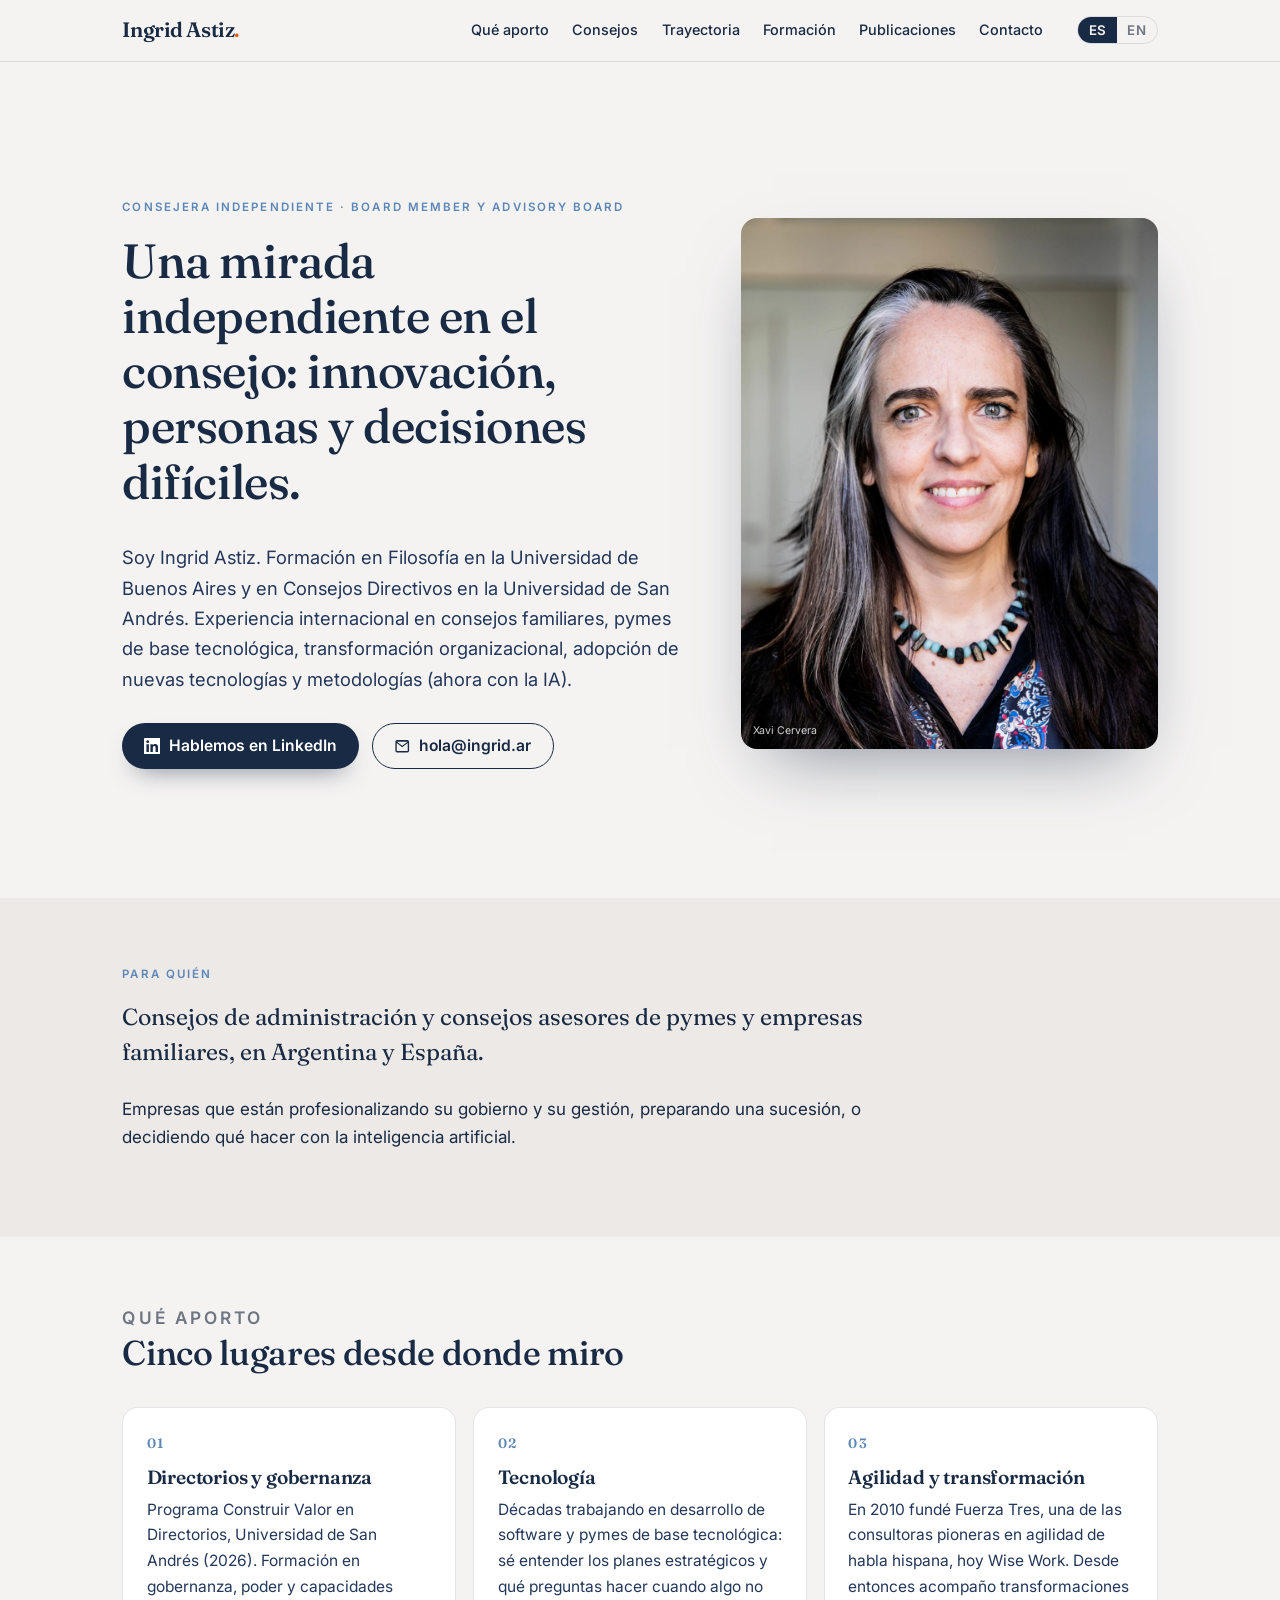
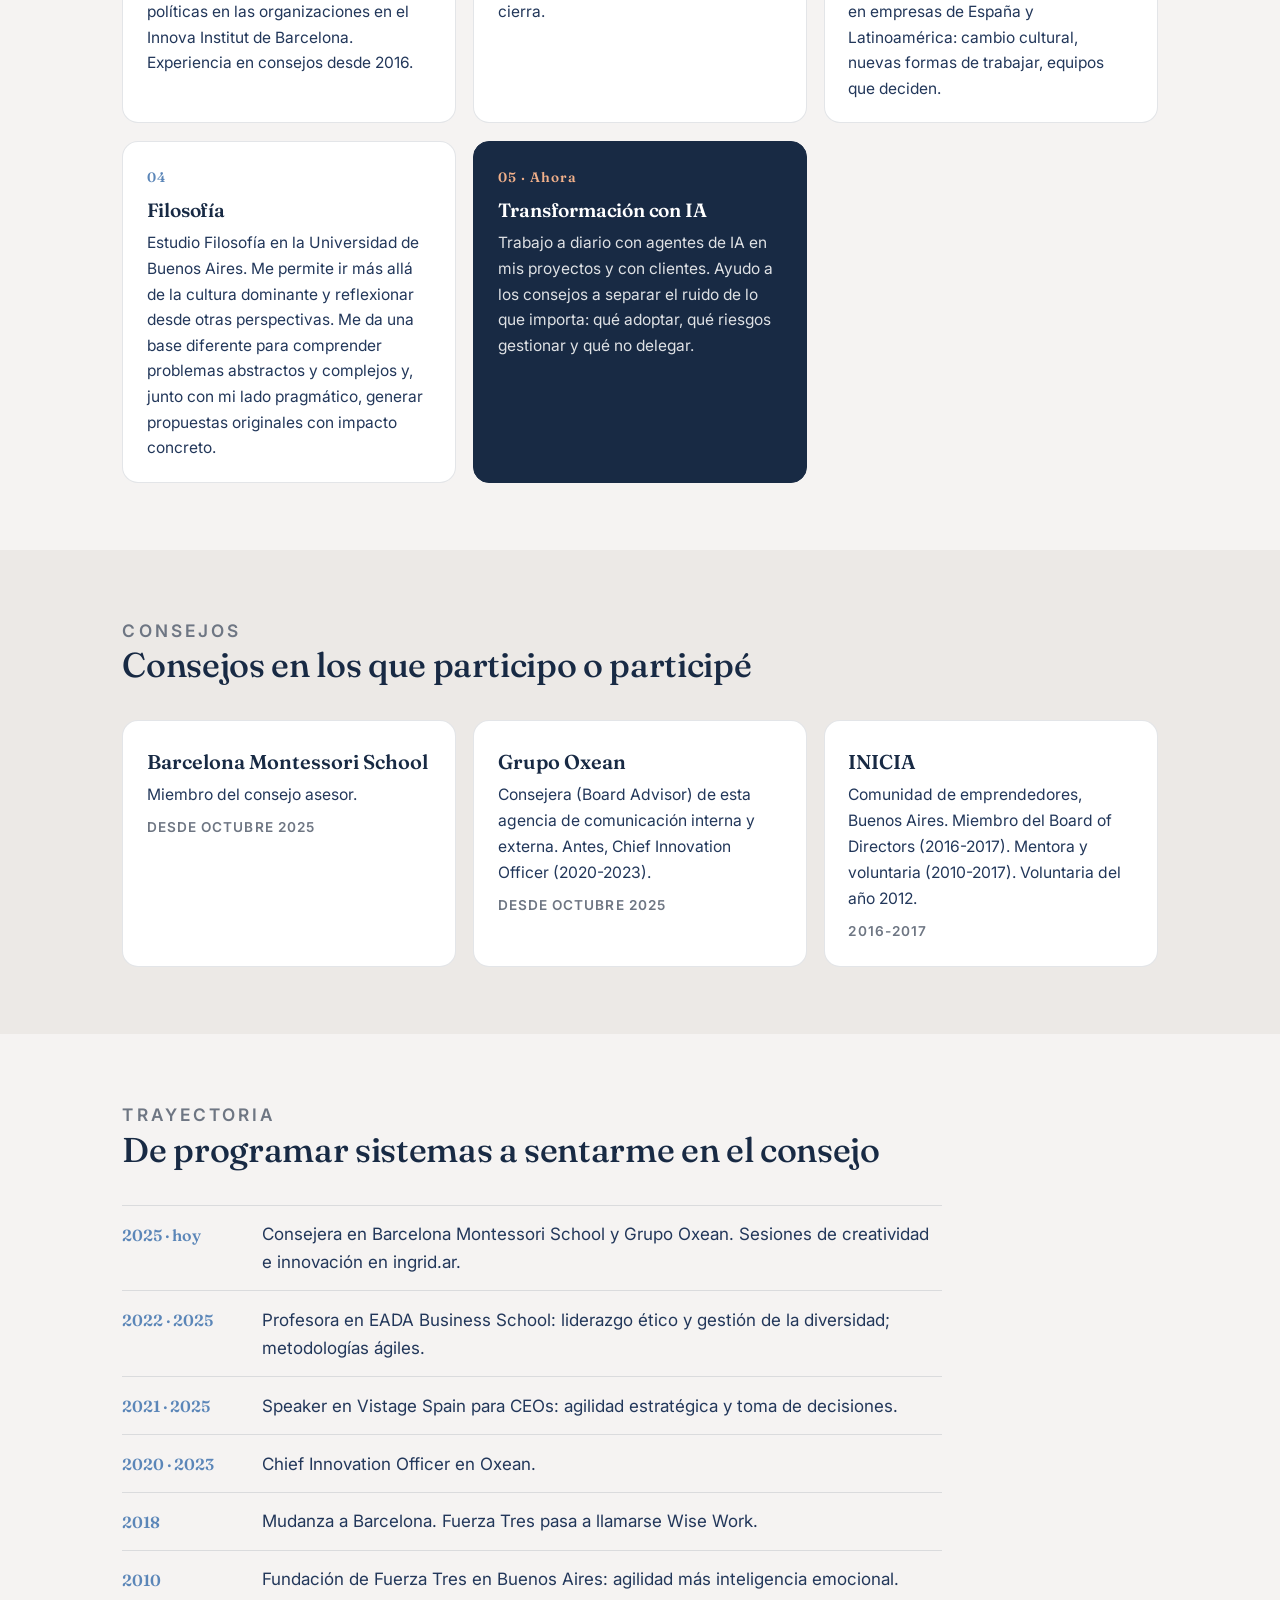
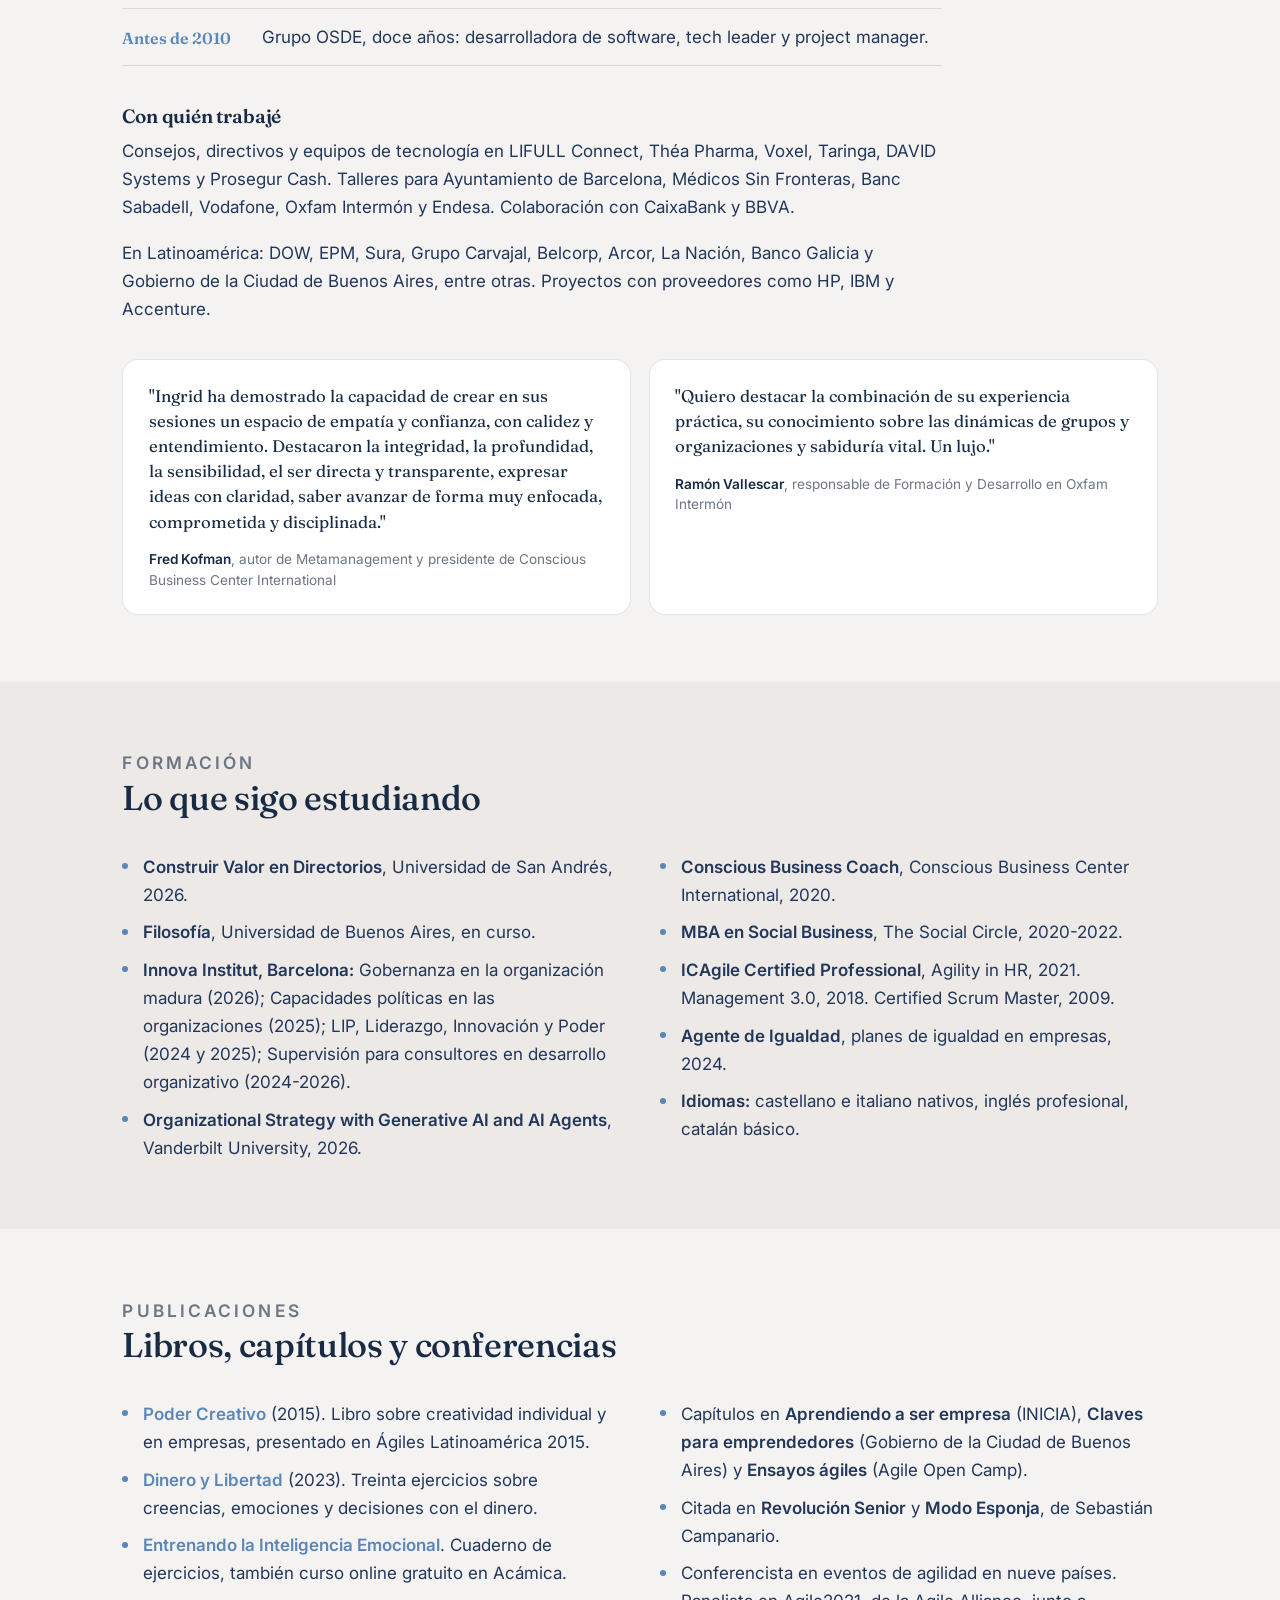
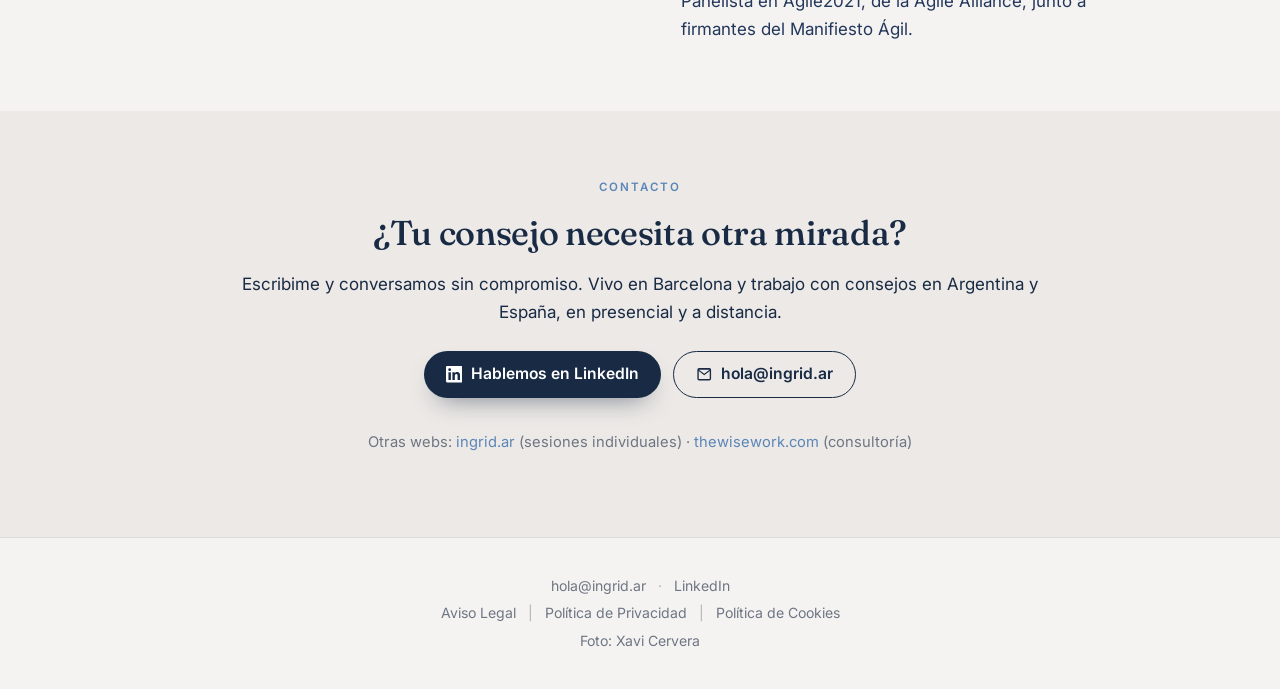
==== index.html @ 793be99c "Contacto: Argentina y España, alineado con Para quién Co-Authored-By: Claude Fable 5.1 <noreply@anth" ====
<!DOCTYPE html>
<html lang="es">
<head>
<meta charset="utf-8">
<meta name="viewport" content="width=device-width, initial-scale=1">
<title>Ingrid Astiz · Board Member y Consejera independiente</title>
<meta name="description" content="Consejera independiente para consejos de administración y consejos asesores de pymes y empresas familiares. Innovación, filosofía, agilidad y transformación con IA. Argentina y España.">
<link rel="canonical" href="https://ingridastiz.com/">
<meta property="og:type" content="website">
<meta property="og:site_name" content="Ingrid Astiz">
<meta property="og:title" content="Ingrid Astiz · Board Member y Consejera independiente">
<meta property="og:description" content="Una mirada independiente en el consejo: innovación, personas y decisiones difíciles.">
<meta property="og:url" content="https://ingridastiz.com/">
<meta property="og:image" content="https://ingridastiz.com/assets/og.jpg">
<meta property="og:image:width" content="1200">
<meta property="og:image:height" content="630">
<meta name="twitter:card" content="summary_large_image">
<link rel="icon" href="data:image/svg+xml,%3Csvg xmlns='http://www.w3.org/2000/svg' viewBox='0 0 64 64'%3E%3Crect width='64' height='64' rx='14' fill='%23182A44'/%3E%3Ctext x='32' y='44' font-family='Georgia,serif' font-size='36' font-weight='600' fill='%23F5F3F2' text-anchor='middle'%3EI%3C/text%3E%3Ccircle cx='47' cy='41' r='4' fill='%23E8590C'/%3E%3C/svg%3E">
<link rel="preconnect" href="https://fonts.googleapis.com">
<link rel="preconnect" href="https://fonts.gstatic.com" crossorigin>
<link href="https://fonts.googleapis.com/css2?family=Fraunces:opsz,wght@9..144,400;9..144,500;9..144,600&family=Inter:wght@400;500;600&display=swap" rel="stylesheet">
<link rel="stylesheet" href="styles.css">
<script type="application/ld+json">
{
  "@context": "https://schema.org",
  "@type": "Person",
  "name": "Ingrid Astiz",
  "alternateName": "Ingrid Isabel Astiz Jensen",
  "url": "https://ingridastiz.com/",
  "image": "https://ingridastiz.com/assets/ingrid.jpg",
  "jobTitle": "Board Member, Board Advisor",
  "email": "mailto:hola@ingrid.ar",
  "address": {"@type": "PostalAddress", "addressLocality": "Barcelona", "addressCountry": "ES"},
  "alumniOf": [
    {"@type": "CollegeOrUniversity", "name": "Universidad de San Andrés"},
    {"@type": "CollegeOrUniversity", "name": "Universidad de Buenos Aires"}
  ],
  "sameAs": [
    "https://www.linkedin.com/in/ingridastiz/",
    "https://ingrid.ar/",
    "https://thewisework.com/"
  ]
}
</script>
</head>
<body data-page="home">
<header>
  <nav class="nav">
    <a class="brand" href="#top">Ingrid Astiz<span>.</span></a>
    <div class="nav-links">
      <a href="#aporto"><span class="es">Qué aporto</span><span class="en">What I bring</span></a>
      <a href="#consejos"><span class="es">Consejos</span><span class="en">Boards</span></a>
      <a href="#trayectoria"><span class="es">Trayectoria</span><span class="en">Track record</span></a>
      <a href="#formacion"><span class="es">Formación</span><span class="en">Education</span></a>
      <a href="#publicaciones"><span class="es">Publicaciones</span><span class="en">Publications</span></a>
      <a href="#contacto"><span class="es">Contacto</span><span class="en">Contact</span></a>
    </div>
    <div class="lang-toggle" aria-label="Idioma / Language">
      <button data-lang="es" type="button">ES</button><button data-lang="en" type="button">EN</button>
    </div>
  </nav>
</header>

<section class="hero" id="top">
  <div class="hero-text">
    <p class="eyebrow"><span class="es">Consejera independiente · Board Member y Advisory Board</span><span class="en">Independent board member · Board and advisory roles</span></p>
    <h1>
      <span class="es">Una mirada independiente en el consejo: innovación, personas y decisiones difíciles.</span>
      <span class="en">An independent voice in the boardroom: innovation, people and hard decisions.</span>
    </h1>
    <p class="lead">
      <span class="es">Soy Ingrid Astiz. Formación en Filosofía en la Universidad de Buenos Aires y en Consejos Directivos en la Universidad de San Andrés. Experiencia internacional en consejos familiares, pymes de base tecnológica, transformación organizacional, adopción de nuevas tecnologías y metodologías (ahora con la IA).</span>
      <span class="en">I'm Ingrid Astiz. Trained in Philosophy at the University of Buenos Aires and in Boards of Directors at Universidad de San Andrés. International experience on family boards and with technology-based SMEs, organisational transformation, and the adoption of new technologies and methodologies (now with AI).</span>
    </p>
    <div class="hero-actions">
      <a class="btn" href="https://www.linkedin.com/in/ingridastiz/" target="_blank" rel="noopener">
        <svg viewBox="0 0 24 24" aria-hidden="true"><path d="M20.45 20.45h-3.55v-5.57c0-1.33-.03-3.04-1.85-3.04-1.85 0-2.14 1.45-2.14 2.94v5.67H9.35V9h3.41v1.56h.05c.48-.9 1.64-1.85 3.37-1.85 3.6 0 4.27 2.37 4.27 5.46v6.28zM5.34 7.43a2.06 2.06 0 1 1 0-4.12 2.06 2.06 0 0 1 0 4.12zM7.12 20.45H3.56V9h3.56v11.45zM22.22 0H1.77C.79 0 0 .77 0 1.73v20.54C0 23.23.79 24 1.77 24h20.45c.98 0 1.78-.77 1.78-1.73V1.73C24 .77 23.2 0 22.22 0z"/></svg>
        <span class="es">Hablemos en LinkedIn</span><span class="en">Let's talk on LinkedIn</span>
      </a>
      <a class="btn btn-outline" href="mailto:hola@ingrid.ar">
        <svg viewBox="0 0 24 24" aria-hidden="true"><path d="M2 5.5A2.5 2.5 0 0 1 4.5 3h15A2.5 2.5 0 0 1 22 5.5v13a2.5 2.5 0 0 1-2.5 2.5h-15A2.5 2.5 0 0 1 2 18.5v-13zm2.2-.1 7.8 5.9 7.8-5.9H4.2zM20 7.4l-8 6-8-6v11.1c0 .3.2.5.5.5h15c.3 0 .5-.2.5-.5V7.4z"/></svg>
        hola@ingrid.ar
      </a>
    </div>
  </div>
  <div class="hero-photo">
    <img src="assets/ingrid.jpg" alt="Ingrid Astiz" width="1000" height="1278">
    <span class="photo-credit">Xavi Cervera</span>
  </div>
</section>

<section class="sec alt" id="para-quien">
  <div class="wrap">
    <div class="text">
      <p class="eyebrow"><span class="es">Para quién</span><span class="en">Who this is for</span></p>
      <p class="lead-big">
        <span class="es">Consejos de administración y consejos asesores de pymes y empresas familiares, en Argentina y España.</span>
        <span class="en">Boards of directors and advisory boards of SMEs and family businesses, in Argentina and Spain.</span>
      </p>
      <p>
        <span class="es">Empresas que están profesionalizando su gobierno y su gestión, preparando una sucesión, o decidiendo qué hacer con la inteligencia artificial.</span>
        <span class="en">Companies that are professionalising their governance and management, preparing a succession, or deciding what to do about artificial intelligence.</span>
      </p>
    </div>
  </div>
</section>

<section class="sec" id="aporto">
  <div class="wrap">
    <div class="sec-head">
      <p class="eyebrow"><span class="es">Qué aporto</span><span class="en">What I bring</span></p>
      <h2><span class="es">Cinco lugares desde donde miro</span><span class="en">Five places I look from</span></h2>
    </div>
    <div class="grid grid-3">
      <article class="card">
        <div class="num">01</div>
        <h3><span class="es">Directorios y gobernanza</span><span class="en">Boards and governance</span></h3>
        <p>
          <span class="es">Programa Construir Valor en Directorios, Universidad de San Andrés (2026). Formación en gobernanza, poder y capacidades políticas en las organizaciones en el Innova Institut de Barcelona. Experiencia en consejos desde 2016.</span>
          <span class="en">Building Value in Boards programme, Universidad de San Andrés (2026). Training in governance, power and political capabilities in organisations at Innova Institut, Barcelona. Board experience since 2016.</span>
        </p>
      </article>
      <article class="card">
        <div class="num">02</div>
        <h3><span class="es">Tecnología</span><span class="en">Technology</span></h3>
        <p>
          <span class="es">Décadas trabajando en desarrollo de software y pymes de base tecnológica: sé entender los planes estratégicos y qué preguntas hacer cuando algo no cierra.</span>
          <span class="en">Decades working in software development and technology-based SMEs: I understand strategic plans and know which questions to ask when something doesn't add up.</span>
        </p>
      </article>
      <article class="card">
        <div class="num">03</div>
        <h3><span class="es">Agilidad y transformación</span><span class="en">Agility and transformation</span></h3>
        <p>
          <span class="es">En 2010 fundé Fuerza Tres, una de las consultoras pioneras en agilidad de habla hispana, hoy Wise Work. Desde entonces acompaño transformaciones en empresas de España y Latinoamérica: cambio cultural, nuevas formas de trabajar, equipos que deciden.</span>
          <span class="en">In 2010 I founded Fuerza Tres, one of the pioneering Spanish-speaking agile consultancies, now Wise Work. Since then I have guided transformations in companies across Spain and Latin America: cultural change, new ways of working, teams that decide.</span>
        </p>
      </article>
      <article class="card">
        <div class="num">04</div>
        <h3><span class="es">Filosofía</span><span class="en">Philosophy</span></h3>
        <p>
          <span class="es">Estudio Filosofía en la Universidad de Buenos Aires. Me permite ir más allá de la cultura dominante y reflexionar desde otras perspectivas. Me da una base diferente para comprender problemas abstractos y complejos y, junto con mi lado pragmático, generar propuestas originales con impacto concreto.</span>
          <span class="en">I study Philosophy at the University of Buenos Aires. It lets me go beyond the dominant culture and think from other perspectives. It gives me a different basis for understanding abstract and complex problems and, together with my pragmatic side, for generating original proposals with concrete impact.</span>
        </p>
      </article>
      <article class="card now">
        <div class="num"><span class="es">05 · Ahora</span><span class="en">05 · Now</span></div>
        <h3><span class="es">Transformación con IA</span><span class="en">AI transformation</span></h3>
        <p>
          <span class="es">Trabajo a diario con agentes de IA en mis proyectos y con clientes. Ayudo a los consejos a separar el ruido de lo que importa: qué adoptar, qué riesgos gestionar y qué no delegar.</span>
          <span class="en">I work daily with AI agents on my own projects and with clients. I help boards separate the noise from what matters: what to adopt, which risks to manage, and what not to delegate.</span>
        </p>
      </article>
    </div>
  </div>
</section>

<section class="sec alt" id="consejos">
  <div class="wrap">
    <div class="sec-head">
      <p class="eyebrow"><span class="es">Consejos</span><span class="en">Boards</span></p>
      <h2><span class="es">Consejos en los que participo o participé</span><span class="en">Boards I sit on or have sat on</span></h2>
    </div>
    <div class="grid grid-3">
      <article class="board">
        <p class="org">Barcelona Montessori School</p>
        <p class="role"><span class="es">Miembro del consejo asesor.</span><span class="en">Advisory Board Member.</span></p>
        <p class="when"><span class="es">Desde octubre 2025</span><span class="en">Since October 2025</span></p>
      </article>
      <article class="board">
        <p class="org">Grupo Oxean</p>
        <p class="role">
          <span class="es">Consejera (Board Advisor) de esta agencia de comunicación interna y externa. Antes, Chief Innovation Officer (2020-2023).</span>
          <span class="en">Board Advisor to this internal and external communication agency. Previously Chief Innovation Officer (2020-2023).</span>
        </p>
        <p class="when"><span class="es">Desde octubre 2025</span><span class="en">Since October 2025</span></p>
      </article>
      <article class="board">
        <p class="org">INICIA</p>
        <p class="role">
          <span class="es">Comunidad de emprendedores, Buenos Aires. Miembro del Board of Directors (2016-2017). Mentora y voluntaria (2010-2017). Voluntaria del año 2012.</span>
          <span class="en">Entrepreneurs' community, Buenos Aires. Board of Directors member (2016-2017). Mentor and volunteer (2010-2017). Volunteer of the Year 2012.</span>
        </p>
        <p class="when">2016-2017</p>
      </article>
    </div>
  </div>
</section>

<section class="sec" id="trayectoria">
  <div class="wrap">
    <div class="sec-head">
      <p class="eyebrow"><span class="es">Trayectoria</span><span class="en">Track record</span></p>
      <h2><span class="es">De programar sistemas a sentarme en el consejo</span><span class="en">From writing software to sitting on the board</span></h2>
    </div>
    <ul class="timeline">
      <li><span class="yr"><span class="es">2025 · hoy</span><span class="en">2025 · today</span></span>
        <p class="what"><span class="es">Consejera en Barcelona Montessori School y Grupo Oxean. Sesiones de creatividad e innovación en ingrid.ar.</span><span class="en">Board roles at Barcelona Montessori School and Grupo Oxean. Creativity and innovation sessions at ingrid.ar.</span></p></li>
      <li><span class="yr">2022 · 2025</span>
        <p class="what"><span class="es">Profesora en EADA Business School: liderazgo ético y gestión de la diversidad; metodologías ágiles.</span><span class="en">Professor at EADA Business School: ethical leadership and diversity management; agile methodologies.</span></p></li>
      <li><span class="yr">2021 · 2025</span>
        <p class="what"><span class="es">Speaker en Vistage Spain para CEOs: agilidad estratégica y toma de decisiones.</span><span class="en">Speaker at Vistage Spain for CEOs: strategic agility and decision-making.</span></p></li>
      <li><span class="yr">2020 · 2023</span>
        <p class="what"><span class="es">Chief Innovation Officer en Oxean.</span><span class="en">Chief Innovation Officer at Oxean.</span></p></li>
      <li><span class="yr">2018</span>
        <p class="what"><span class="es">Mudanza a Barcelona. Fuerza Tres pasa a llamarse Wise Work.</span><span class="en">Move to Barcelona. Fuerza Tres becomes Wise Work.</span></p></li>
      <li><span class="yr">2010</span>
        <p class="what"><span class="es">Fundación de Fuerza Tres en Buenos Aires: agilidad más inteligencia emocional.</span><span class="en">Founding of Fuerza Tres in Buenos Aires: agility plus emotional intelligence.</span></p></li>
      <li><span class="yr"><span class="es">Antes de 2010</span><span class="en">Before 2010</span></span>
        <p class="what"><span class="es">Grupo OSDE, doce años: desarrolladora de software, tech leader y project manager.</span><span class="en">Grupo OSDE, twelve years: software developer, tech leader and project manager.</span></p></li>
    </ul>

    <div class="clients">
      <h3><span class="es">Con quién trabajé</span><span class="en">Who I have worked with</span></h3>
      <p>
        <span class="es">Consejos, directivos y equipos de tecnología en LIFULL Connect, Théa Pharma, Voxel, Taringa, DAVID Systems y Prosegur Cash. Talleres para Ayuntamiento de Barcelona, Médicos Sin Fronteras, Banc Sabadell, Vodafone, Oxfam Intermón y Endesa. Colaboración con CaixaBank y BBVA.</span>
        <span class="en">Boards, executives and technology teams at LIFULL Connect, Théa Pharma, Voxel, Taringa, DAVID Systems and Prosegur Cash. Workshops for Barcelona City Council, Médecins Sans Frontières, Banc Sabadell, Vodafone, Oxfam Intermón and Endesa. Collaboration with CaixaBank and BBVA.</span>
      </p>
      <p>
        <span class="es">En Latinoamérica: DOW, EPM, Sura, Grupo Carvajal, Belcorp, Arcor, La Nación, Banco Galicia y Gobierno de la Ciudad de Buenos Aires, entre otras. Proyectos con proveedores como HP, IBM y Accenture.</span>
        <span class="en">In Latin America: DOW, EPM, Sura, Grupo Carvajal, Belcorp, Arcor, La Nación, Banco Galicia and the Buenos Aires City Government, among others. Projects with vendors such as HP, IBM and Accenture.</span>
      </p>
    </div>

    <div class="grid grid-2" style="margin-top:2.2rem">
      <blockquote class="es">
        <p>"Ingrid ha demostrado la capacidad de crear en sus sesiones un espacio de empatía y confianza, con calidez y entendimiento. Destacaron la integridad, la profundidad, la sensibilidad, el ser directa y transparente, expresar ideas con claridad, saber avanzar de forma muy enfocada, comprometida y disciplinada."</p>
        <cite><strong>Fred Kofman</strong>, autor de Metamanagement y presidente de Conscious Business Center International</cite>
      </blockquote>
      <blockquote class="en">
        <p>"Ingrid has shown the ability to create a space of empathy and trust in her sessions, with warmth and understanding. What stood out was her integrity, depth, sensitivity, being direct and transparent, expressing ideas clearly, and knowing how to move forward in a very focused, committed and disciplined way."</p>
        <cite><strong>Fred Kofman</strong>, author of Metamanagement and president of Conscious Business Center International</cite>
      </blockquote>
      <blockquote class="es">
        <p>"Quiero destacar la combinación de su experiencia práctica, su conocimiento sobre las dinámicas de grupos y organizaciones y sabiduría vital. Un lujo."</p>
        <cite><strong>Ramón Vallescar</strong>, responsable de Formación y Desarrollo en Oxfam Intermón</cite>
      </blockquote>
      <blockquote class="en">
        <p>"I want to highlight the combination of her practical experience, her knowledge of group and organisational dynamics, and her life wisdom. A privilege."</p>
        <cite><strong>Ramón Vallescar</strong>, Head of Training and Development at Oxfam Intermón</cite>
      </blockquote>
    </div>
  </div>
</section>

<section class="sec alt" id="formacion">
  <div class="wrap">
    <div class="sec-head">
      <p class="eyebrow"><span class="es">Formación</span><span class="en">Education</span></p>
      <h2><span class="es">Lo que sigo estudiando</span><span class="en">What I keep studying</span></h2>
    </div>
    <ul class="clean cols-2 es">
      <li><strong>Construir Valor en Directorios</strong>, Universidad de San Andrés, 2026.</li>
      <li><strong>Filosofía</strong>, Universidad de Buenos Aires, en curso.</li>
      <li><strong>Innova Institut, Barcelona:</strong> Gobernanza en la organización madura (2026); Capacidades políticas en las organizaciones (2025); LIP, Liderazgo, Innovación y Poder (2024 y 2025); Supervisión para consultores en desarrollo organizativo (2024-2026).</li>
      <li><strong>Organizational Strategy with Generative AI and AI Agents</strong>, Vanderbilt University, 2026.</li>
      <li><strong>Conscious Business Coach</strong>, Conscious Business Center International, 2020.</li>
      <li><strong>MBA en Social Business</strong>, The Social Circle, 2020-2022.</li>
      <li><strong>ICAgile Certified Professional</strong>, Agility in HR, 2021. Management 3.0, 2018. Certified Scrum Master, 2009.</li>
      <li><strong>Agente de Igualdad</strong>, planes de igualdad en empresas, 2024.</li>
      <li><strong>Idiomas:</strong> castellano e italiano nativos, inglés profesional, catalán básico.</li>
    </ul>
    <ul class="clean cols-2 en">
      <li><strong>Building Value in Boards</strong>, Universidad de San Andrés, 2026.</li>
      <li><strong>Philosophy</strong>, University of Buenos Aires, in progress.</li>
      <li><strong>Innova Institut, Barcelona:</strong> Governance in the mature organisation (2026); Political capabilities in organisations (2025); LIP, Leadership, Innovation and Power (2024 and 2025); Supervision for consultants in organisational development (2024-2026).</li>
      <li><strong>Organizational Strategy with Generative AI and AI Agents</strong>, Vanderbilt University, 2026.</li>
      <li><strong>Conscious Business Coach</strong>, Conscious Business Center International, 2020.</li>
      <li><strong>MBA in Social Business</strong>, The Social Circle, 2020-2022.</li>
      <li><strong>ICAgile Certified Professional</strong>, Agility in HR, 2021. Management 3.0, 2018. Certified Scrum Master, 2009.</li>
      <li><strong>Equality Agent</strong>, equality plans in companies (Spain), 2024.</li>
      <li><strong>Languages:</strong> native Spanish and Italian, professional English, basic Catalan.</li>
    </ul>
  </div>
</section>

<section class="sec" id="publicaciones">
  <div class="wrap">
    <div class="sec-head">
      <p class="eyebrow"><span class="es">Publicaciones</span><span class="en">Publications</span></p>
      <h2><span class="es">Libros, capítulos y conferencias</span><span class="en">Books, chapters and talks</span></h2>
    </div>
    <ul class="clean cols-2 es">
      <li><a href="https://leanpub.com/podercreativo" target="_blank" rel="noopener"><strong>Poder Creativo</strong></a> (2015). Libro sobre creatividad individual y en empresas, presentado en Ágiles Latinoamérica 2015.</li>
      <li><a href="https://www.amazon.es/dp/B0FQ64JMR7" target="_blank" rel="noopener"><strong>Dinero y Libertad</strong></a> (2023). Treinta ejercicios sobre creencias, emociones y decisiones con el dinero.</li>
      <li><a href="https://leanpub.com/eie" target="_blank" rel="noopener"><strong>Entrenando la Inteligencia Emocional</strong></a>. Cuaderno de ejercicios, también curso online gratuito en Acámica.</li>
      <li>Capítulos en <strong>Aprendiendo a ser empresa</strong> (INICIA), <strong>Claves para emprendedores</strong> (Gobierno de la Ciudad de Buenos Aires) y <strong>Ensayos ágiles</strong> (Agile Open Camp).</li>
      <li>Citada en <strong>Revolución Senior</strong> y <strong>Modo Esponja</strong>, de Sebastián Campanario.</li>
      <li>Conferencista en eventos de agilidad en nueve países. Panelista en Agile2021, de la Agile Alliance, junto a firmantes del Manifiesto Ágil.</li>
    </ul>
    <ul class="clean cols-2 en">
      <li><a href="https://leanpub.com/podercreativo" target="_blank" rel="noopener"><strong>Poder Creativo</strong></a> (2015). A book on creativity, individual and in companies, presented at Ágiles Latinoamérica 2015.</li>
      <li><a href="https://www.amazon.es/dp/B0FQ64JMR7" target="_blank" rel="noopener"><strong>Dinero y Libertad</strong></a> (2023). Thirty exercises on beliefs, emotions and decisions about money.</li>
      <li><a href="https://leanpub.com/eie" target="_blank" rel="noopener"><strong>Entrenando la Inteligencia Emocional</strong></a>. Workbook, also a free online course at Acámica.</li>
      <li>Chapters in <strong>Aprendiendo a ser empresa</strong> (INICIA), <strong>Claves para emprendedores</strong> (Buenos Aires City Government) and <strong>Ensayos ágiles</strong> (Agile Open Camp).</li>
      <li>Cited in <strong>Revolución Senior</strong> and <strong>Modo Esponja</strong>, by Sebastián Campanario.</li>
      <li>Speaker at agile events in nine countries. Panellist at Agile2021, by the Agile Alliance, alongside signatories of the Agile Manifesto.</li>
    </ul>
  </div>
</section>

<section class="sec alt contact" id="contacto">
  <div class="wrap">
    <div class="text">
      <p class="eyebrow"><span class="es">Contacto</span><span class="en">Contact</span></p>
      <h2><span class="es">¿Tu consejo necesita otra mirada?</span><span class="en">Does your board need another perspective?</span></h2>
      <p>
        <span class="es">Escribime y conversamos sin compromiso. Vivo en Barcelona y trabajo con consejos en Argentina y España, en presencial y a distancia.</span>
        <span class="en">Write to me and we'll talk, no strings attached. I live in Barcelona and work with boards in Argentina and Spain, in person and remotely.</span>
      </p>
      <div class="hero-actions">
        <a class="btn" href="https://www.linkedin.com/in/ingridastiz/" target="_blank" rel="noopener">
          <svg viewBox="0 0 24 24" aria-hidden="true"><path d="M20.45 20.45h-3.55v-5.57c0-1.33-.03-3.04-1.85-3.04-1.85 0-2.14 1.45-2.14 2.94v5.67H9.35V9h3.41v1.56h.05c.48-.9 1.64-1.85 3.37-1.85 3.6 0 4.27 2.37 4.27 5.46v6.28zM5.34 7.43a2.06 2.06 0 1 1 0-4.12 2.06 2.06 0 0 1 0 4.12zM7.12 20.45H3.56V9h3.56v11.45zM22.22 0H1.77C.79 0 0 .77 0 1.73v20.54C0 23.23.79 24 1.77 24h20.45c.98 0 1.78-.77 1.78-1.73V1.73C24 .77 23.2 0 22.22 0z"/></svg>
          <span class="es">Hablemos en LinkedIn</span><span class="en">Let's talk on LinkedIn</span>
        </a>
        <a class="btn btn-outline" href="mailto:hola@ingrid.ar">
          <svg viewBox="0 0 24 24" aria-hidden="true"><path d="M2 5.5A2.5 2.5 0 0 1 4.5 3h15A2.5 2.5 0 0 1 22 5.5v13a2.5 2.5 0 0 1-2.5 2.5h-15A2.5 2.5 0 0 1 2 18.5v-13zm2.2-.1 7.8 5.9 7.8-5.9H4.2zM20 7.4l-8 6-8-6v11.1c0 .3.2.5.5.5h15c.3 0 .5-.2.5-.5V7.4z"/></svg>
          hola@ingrid.ar
        </a>
      </div>
      <p class="others">
        <span class="es">Otras webs: </span><span class="en">Other sites: </span>
        <a href="https://ingrid.ar" target="_blank" rel="noopener">ingrid.ar</a> <span class="es">(sesiones individuales)</span><span class="en">(one-to-one sessions)</span>
        <span class="sep">·</span>
        <a href="https://thewisework.com" target="_blank" rel="noopener">thewisework.com</a> <span class="es">(consultoría)</span><span class="en">(consulting)</span>
      </p>
    </div>
  </div>
</section>

<footer>
  <div class="foot-line">
    <a href="mailto:hola@ingrid.ar">hola@ingrid.ar</a>
    <span class="sep">·</span>
    <a href="https://www.linkedin.com/in/ingridastiz/" target="_blank" rel="noopener">LinkedIn</a>
  </div>
  <div class="foot-line">
    <a href="/aviso-legal"><span class="es">Aviso Legal</span><span class="en">Legal Notice</span></a>
    <span class="sep">|</span>
    <a href="/privacidad"><span class="es">Política de Privacidad</span><span class="en">Privacy Policy</span></a>
    <span class="sep">|</span>
    <a href="/cookies"><span class="es">Política de Cookies</span><span class="en">Cookie Policy</span></a>
  </div>
  <div class="foot-line"><span class="es">Foto: Xavi Cervera</span><span class="en">Photo: Xavi Cervera</span></div>
</footer>

<script src="script.js"></script>
</body>
</html>
---- styles.css ----
/* ===========================================================
   ingridastiz.com · Board Member y Consejera independiente
   Misma familia tipográfica que ingrid.ar (Fraunces + Inter),
   paleta más sobria: azul oscuro como protagonista, naranja
   solo como acento puntual.
   =========================================================== */
:root{
  --bg:#F5F3F2;
  --bg-2:#ECE9E6;
  --dark:#182A44;
  --dark-2:#22375A;
  --blue:#5B86B8;
  --neutral:#6E7683;
  --accent:#E8590C;
  --line:rgba(24,42,68,.12);
  --card:#FFFFFF;
  --maxw:1080px;
  --text:820px;
}

*{box-sizing:border-box;}
html{scroll-behavior:smooth;scroll-padding-top:76px;}
body{
  margin:0;
  background:var(--bg);
  color:var(--dark);
  font-family:"Inter",system-ui,-apple-system,"Segoe UI",Roboto,sans-serif;
  font-size:17px;
  line-height:1.65;
  -webkit-font-smoothing:antialiased;
}

/* --------- Tipografía --------- */
h1,h2,h3{
  font-family:"Fraunces","Georgia",serif;
  font-weight:500;
  line-height:1.15;
  color:var(--dark);
  letter-spacing:-.01em;
  margin:0 0 .5em;
}
h1{font-size:clamp(2rem,4.2vw,3rem);}
h2{font-size:clamp(1.6rem,3vw,2.15rem);}
h3{font-size:1.2rem;font-weight:600;}
p{margin:0 0 1.1em;}
a{color:var(--blue);text-decoration:none;}
a:hover{color:var(--dark);}
strong{font-weight:600;}
.muted{color:var(--neutral);}
.eyebrow{
  text-transform:uppercase;letter-spacing:.18em;font-size:.72rem;
  font-weight:600;color:var(--blue);margin:0 0 1rem;
}

/* --------- Header / Nav --------- */
header{
  position:sticky;top:0;z-index:50;
  background:rgba(245,243,242,.88);
  backdrop-filter:saturate(150%) blur(10px);
  -webkit-backdrop-filter:saturate(150%) blur(10px);
  border-bottom:1px solid var(--line);
}
.nav{
  max-width:var(--maxw);margin:0 auto;
  display:flex;align-items:center;gap:1rem;
  padding:.8rem 1.4rem;
}
.brand{
  font-family:"Fraunces",serif;font-size:1.3rem;font-weight:600;
  color:var(--dark);letter-spacing:-.02em;white-space:nowrap;
}
.brand span{color:var(--accent);}
.nav-links{
  display:flex;gap:.15rem;align-items:center;
  margin-left:auto;
  overflow-x:auto;scrollbar-width:none;
}
.nav-links::-webkit-scrollbar{display:none;}
.nav-links a{
  color:var(--dark);font-size:.9rem;font-weight:500;
  padding:.35rem .65rem;border-radius:999px;white-space:nowrap;
  transition:background .2s,color .2s;
}
.nav-links a:hover{background:rgba(24,42,68,.07);}
.lang-toggle{
  display:inline-flex;border:1px solid var(--line);
  border-radius:999px;overflow:hidden;margin-left:.5rem;
  font-size:.78rem;flex:none;
}
.lang-toggle button{
  border:0;background:transparent;cursor:pointer;
  padding:.3rem .65rem;color:var(--neutral);font-weight:600;
  font-family:inherit;letter-spacing:.03em;
}
.lang-toggle button.on{background:var(--dark);color:var(--bg);}

/* --------- Layout --------- */
.wrap{max-width:var(--maxw);margin:0 auto;padding:0 1.4rem;}
section.sec{padding:4.2rem 0;}
section.sec.alt{background:var(--bg-2);}
.sec-head{max-width:var(--text);margin-bottom:2.2rem;}
.sec-head p{font-size:1.08rem;color:var(--neutral);margin:0;}
.text{max-width:var(--text);}
.lead-big{font-size:clamp(1.2rem,2vw,1.45rem);line-height:1.5;font-family:"Fraunces",serif;font-weight:400;}

/* --------- Hero --------- */
.hero{
  display:grid;
  grid-template-columns:1.15fr .85fr;
  column-gap:3.5rem;align-items:center;
  max-width:var(--maxw);margin:0 auto;
  padding:3.5rem 1.4rem 3rem;
  min-height:calc(100dvh - 64px);
}
.hero-text .eyebrow{margin-bottom:1rem;}
.hero-text h1{margin-bottom:.7em;}
.hero-text .lead{font-size:1.15rem;color:var(--dark-2);margin:0 0 1.8rem;}
.hero-actions{display:flex;gap:.8rem;flex-wrap:wrap;}
.hero-photo{
  position:relative;aspect-ratio:1000/1278;
  width:100%;max-width:420px;justify-self:end;
  border-radius:16px;overflow:hidden;
  box-shadow:0 30px 70px -30px rgba(24,42,68,.55);
}
.hero-photo img{width:100%;height:100%;object-fit:cover;object-position:50% 20%;display:block;}
.photo-credit{
  position:absolute;left:.75rem;bottom:.6rem;
  font-size:.66rem;color:rgba(255,255,255,.82);
  text-shadow:0 1px 3px rgba(0,0,0,.5);
}

/* --------- Botones --------- */
.btn{
  display:inline-flex;align-items:center;gap:.55rem;
  background:var(--dark);color:#fff;
  padding:.8rem 1.35rem;border-radius:999px;
  font-weight:600;font-size:.98rem;line-height:1.2;
  transition:transform .15s,box-shadow .2s,background .2s;
  box-shadow:0 12px 26px -14px rgba(24,42,68,.7);
}
.btn:hover{color:#fff;background:var(--dark-2);transform:translateY(-2px);}
.btn svg{width:1.05em;height:1.05em;fill:currentColor;flex:none;}
.btn-outline{
  background:transparent;color:var(--dark);
  border:1.5px solid var(--dark);box-shadow:none;
}
.btn-outline:hover{background:var(--dark);color:#fff;}

/* --------- Tarjetas (Qué aporto) --------- */
.grid{display:grid;gap:1.1rem;}
.grid-3{grid-template-columns:repeat(3,1fr);}
.grid-2{grid-template-columns:repeat(2,1fr);}
.card{
  background:var(--card);border:1px solid var(--line);
  border-radius:16px;padding:1.5rem 1.45rem 1.3rem;
  display:flex;flex-direction:column;
}
.card .num{
  font-family:"Fraunces",serif;font-size:.85rem;font-weight:600;
  color:var(--blue);letter-spacing:.08em;margin-bottom:.7rem;
}
.card h3{margin-bottom:.55rem;}
.card p{font-size:.97rem;color:var(--dark-2);margin:0;}
.card.now{background:var(--dark);border-color:var(--dark);}
.card.now .num,.card.now h3{color:#fff;}
.card.now p{color:rgba(255,255,255,.86);}
.card.now .num{color:#F1B08A;}

.callout{
  background:var(--card);border-left:4px solid var(--accent);
  border-radius:0 16px 16px 0;padding:1.5rem 1.6rem;margin-top:1.4rem;
  max-width:var(--text);
}
.callout p{margin:0;font-size:1.05rem;}
.callout p + p{margin-top:.6rem;}

/* --------- Consejos --------- */
.board{
  background:var(--card);border:1px solid var(--line);border-radius:16px;
  padding:1.5rem 1.45rem;
}
.board .org{font-family:"Fraunces",serif;font-size:1.25rem;font-weight:600;margin:0 0 .25rem;}
.board .role{margin:0 0 .5rem;color:var(--dark-2);font-size:.98rem;}
.board .when{margin:0;font-size:.85rem;color:var(--neutral);text-transform:uppercase;letter-spacing:.08em;font-weight:600;}

/* --------- Trayectoria --------- */
.timeline{list-style:none;padding:0;margin:0 0 2.4rem;max-width:var(--text);}
.timeline li{
  display:grid;grid-template-columns:120px 1fr;gap:1.2rem;
  padding:.9rem 0;border-top:1px solid var(--line);
}
.timeline li:last-child{border-bottom:1px solid var(--line);}
.timeline .yr{
  font-family:"Fraunces",serif;font-weight:600;color:var(--blue);
  font-size:1rem;padding-top:.1rem;
}
.timeline .what{margin:0;color:var(--dark-2);}
.clients{max-width:var(--text);}
.clients p{color:var(--dark-2);}

blockquote{
  margin:0;padding:1.5rem 1.6rem;
  background:var(--card);border:1px solid var(--line);border-radius:16px;
  font-family:"Fraunces",serif;font-size:1.05rem;line-height:1.5;
}
blockquote p{margin:0 0 .9rem;}
blockquote cite{
  display:block;font-family:"Inter",sans-serif;font-style:normal;
  font-size:.85rem;color:var(--neutral);
}
blockquote cite strong{color:var(--dark);font-weight:600;}

/* --------- Listas --------- */
ul.clean{list-style:none;padding:0;margin:0;}
ul.clean li{position:relative;padding-left:1.3rem;margin-bottom:.6rem;color:var(--dark-2);}
ul.clean li::before{
  content:"";position:absolute;left:0;top:.62em;
  width:6px;height:6px;border-radius:50%;background:var(--blue);
}
.cols-2{columns:2;column-gap:2.5rem;}
.cols-2 li{break-inside:avoid;}

/* --------- Contacto --------- */
.contact{text-align:center;}
.contact .text{margin:0 auto;}
.contact .hero-actions{justify-content:center;margin:1.6rem 0 2rem;}
.contact .others{font-size:.92rem;color:var(--neutral);}

/* --------- Footer --------- */
footer{
  border-top:1px solid var(--line);
  padding:2rem 1.4rem;
  text-align:center;color:var(--neutral);font-size:.88rem;
}
footer a{color:var(--neutral);}
footer a:hover{color:var(--dark);}
footer .sep{margin:0 .5rem;opacity:.5;}
.foot-line{margin:.3rem 0;line-height:1.6;}

/* --------- Páginas legales --------- */
main.legal{max-width:var(--text);margin:0 auto;padding:3rem 1.4rem 2rem;color:#2b3a52;font-size:1rem;}
.legal h1{margin-bottom:.8rem;}
.legal h2{font-size:1.3rem;margin:2rem 0 .5rem;}

/* --------- Idiomas --------- */
/* Todo el texto está duplicado en .es y .en. Por defecto se ve .es;
   con body.lang-en se invierte. Se cuida que cada elemento recupere
   su display natural (inline, block, list-item). */
.en{display:none;}
body.lang-en .es{display:none;}
body.lang-en div.en,body.lang-en p.en,body.lang-en ul.en,body.lang-en blockquote.en{display:block;}
body.lang-en span.en{display:inline;}
body.lang-en li.en{display:list-item;}

/* --------- Responsive --------- */
@media(max-width:900px){
  .grid-3{grid-template-columns:repeat(2,1fr);}
  .hero{grid-template-columns:1fr;row-gap:2rem;min-height:0;padding-top:2.4rem;}
  .hero-photo{justify-self:start;max-width:360px;}
}
@media(max-width:640px){
  body{font-size:16.5px;}
  section.sec{padding:3.2rem 0;}
  .grid-3,.grid-2{grid-template-columns:1fr;}
  .cols-2{columns:1;}
  .timeline li{grid-template-columns:1fr;gap:.2rem;}
  .hero{padding:1.8rem 1.4rem 2.4rem;}
  .hero-photo{max-width:none;width:100%;aspect-ratio:1/1;border-radius:14px;}
  .hero-actions .btn{width:100%;justify-content:center;}
  .nav{padding:.7rem 1rem;gap:.6rem;}
  .brand{font-size:1.15rem;}
}
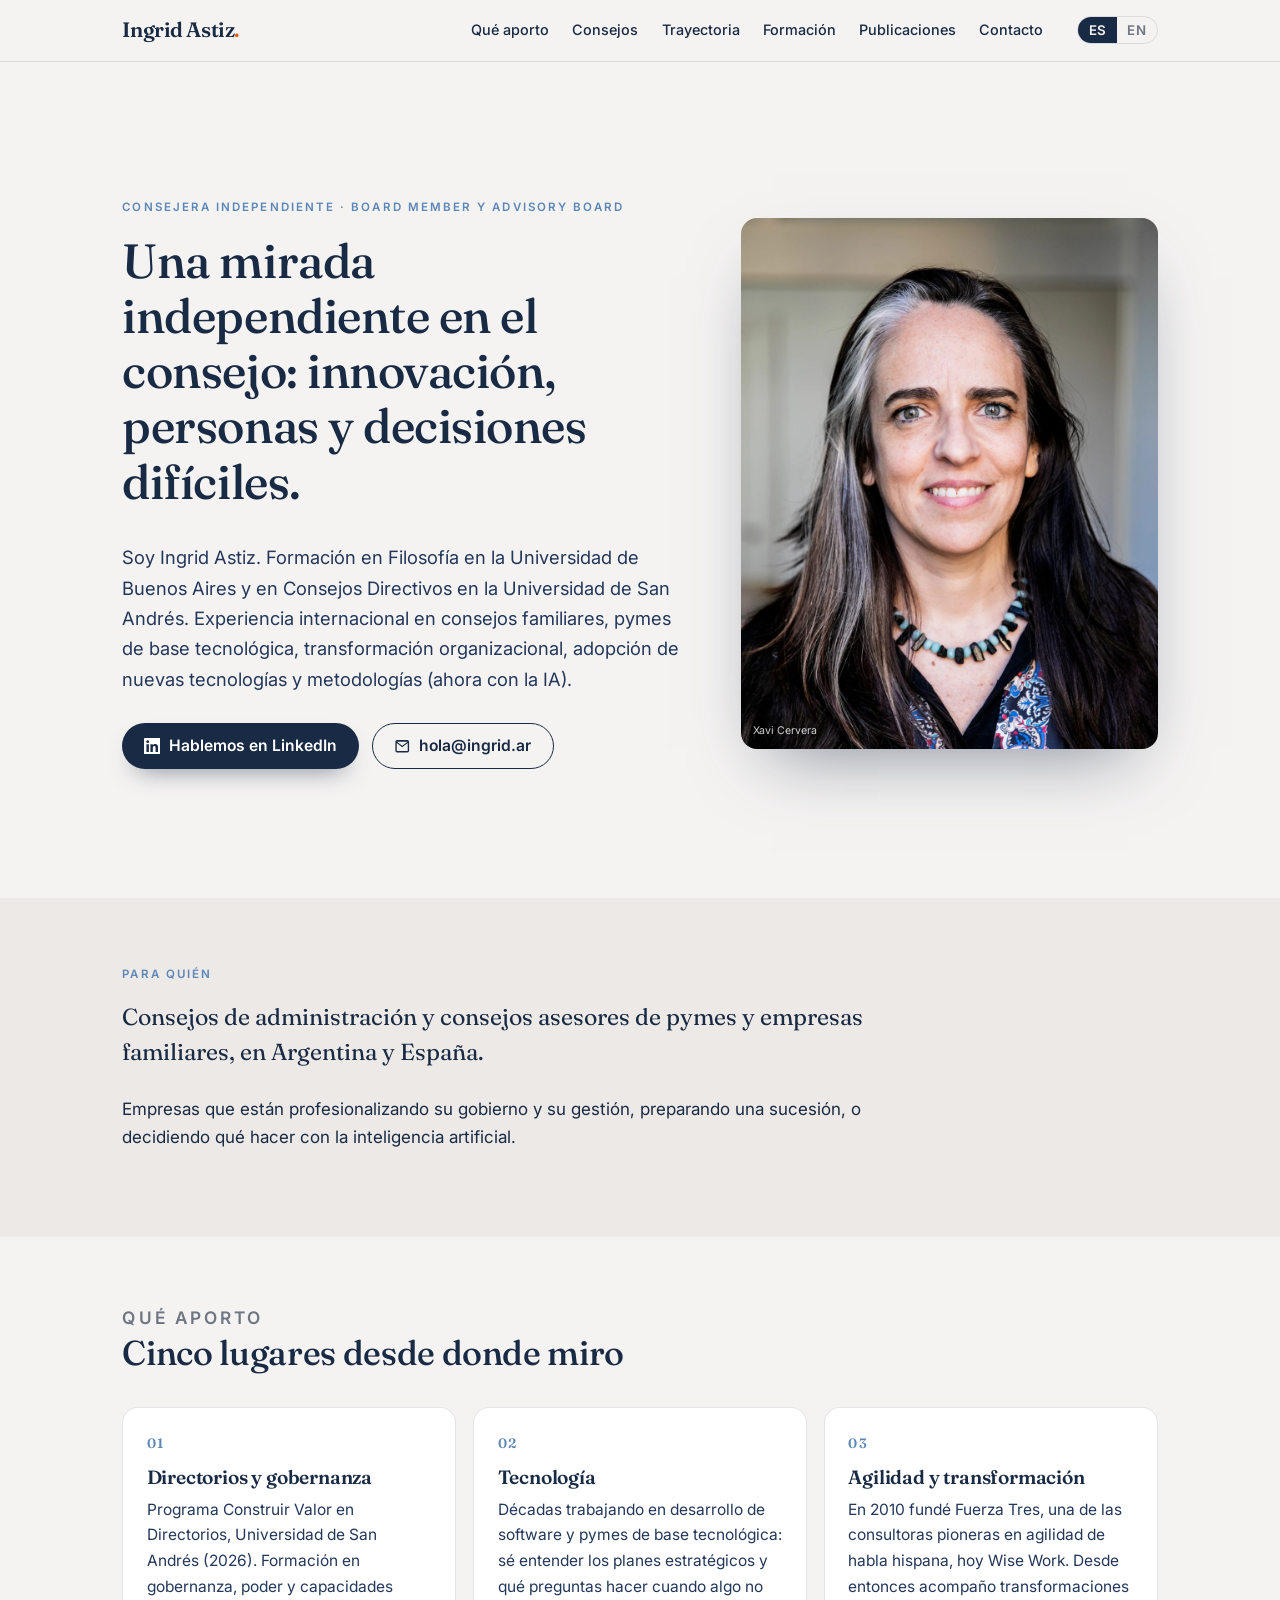
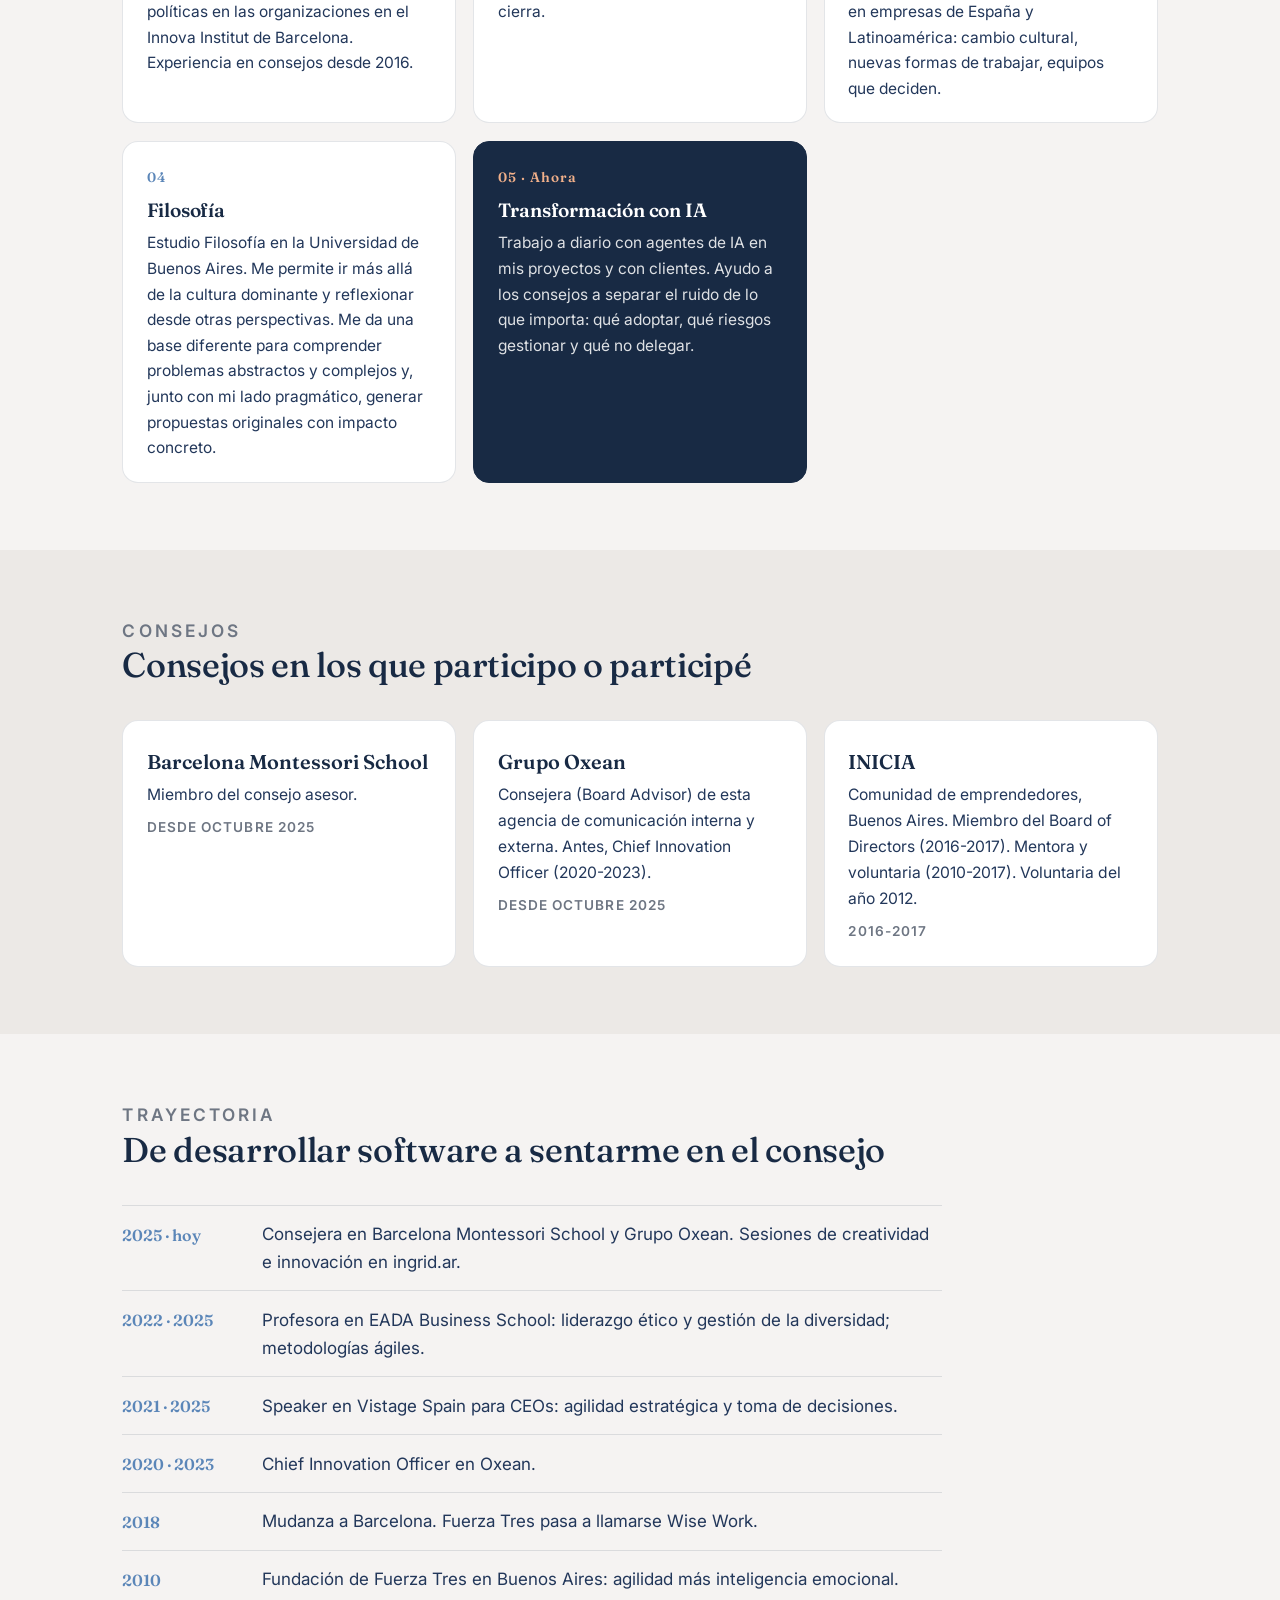
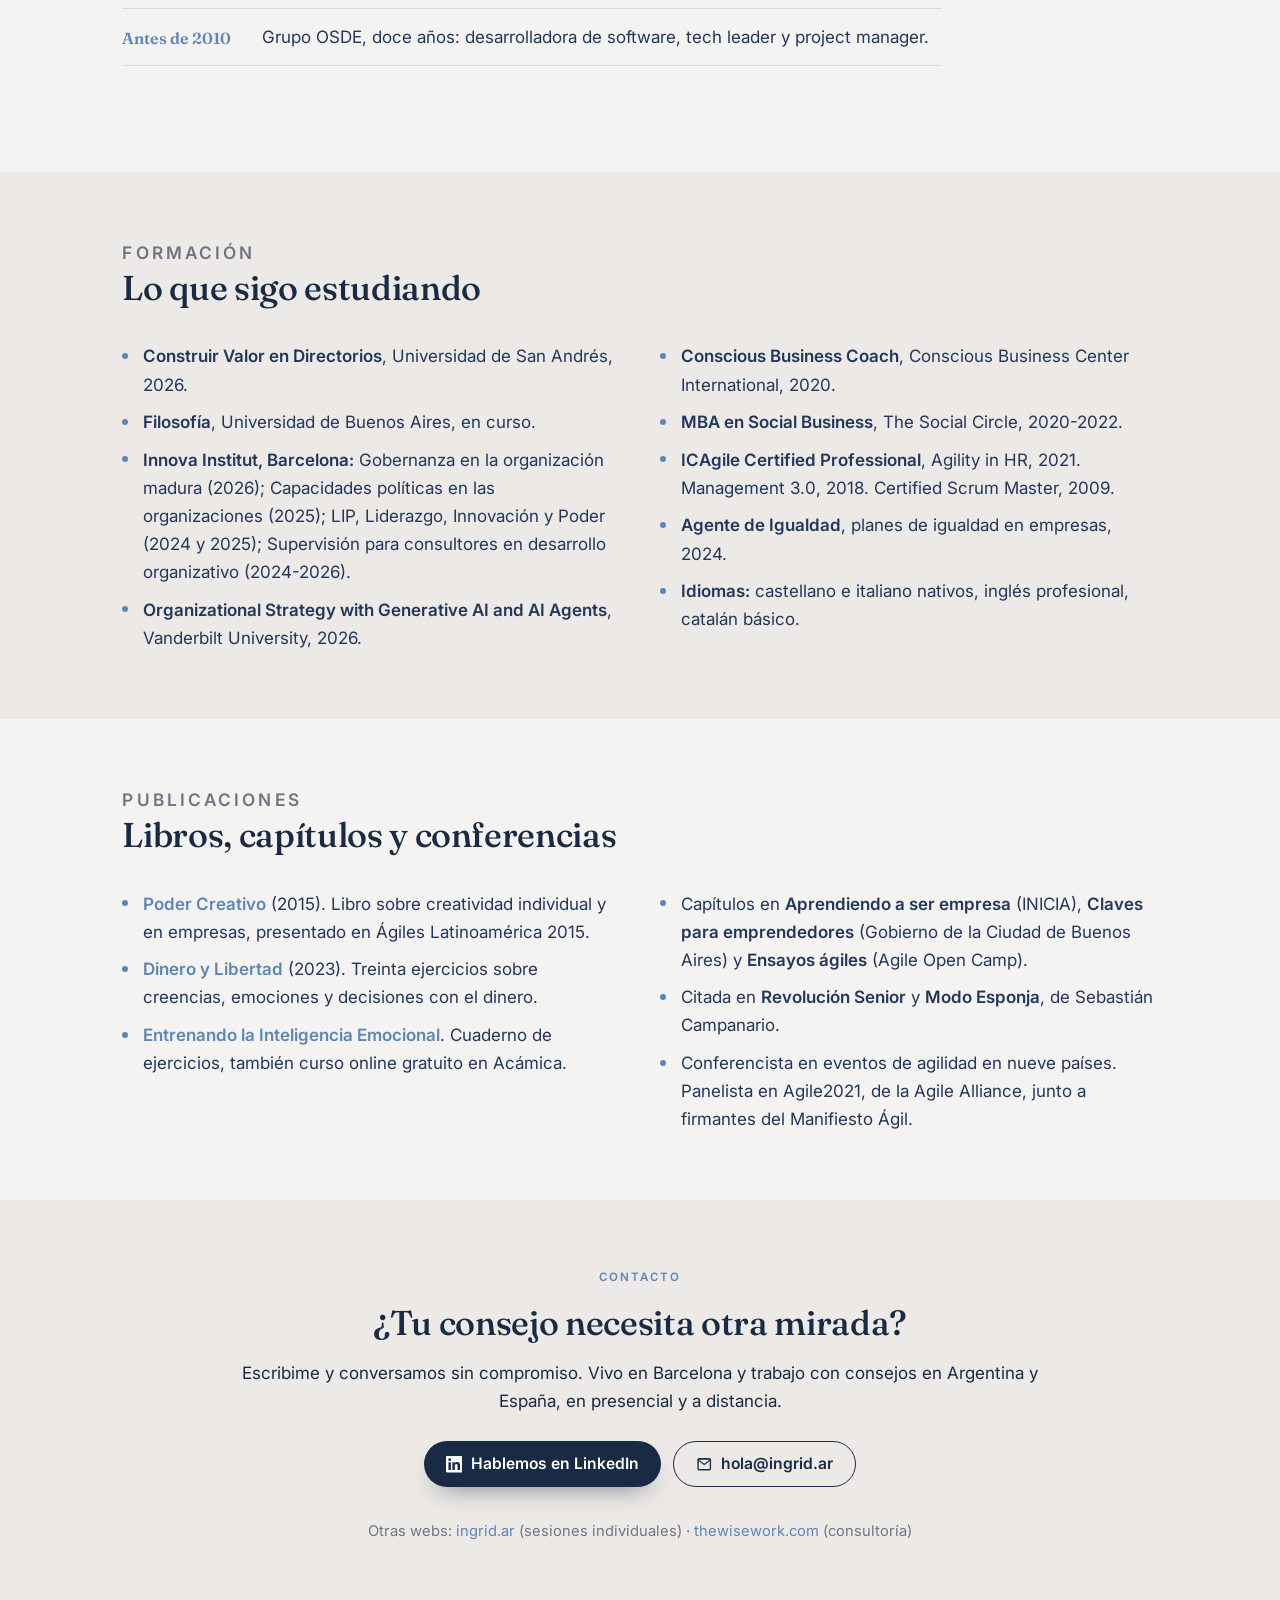
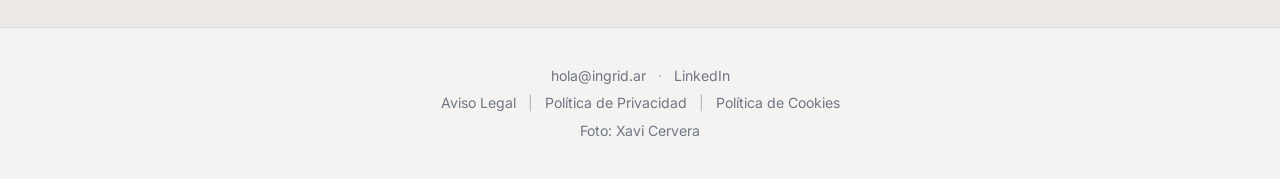
==== commit a0c31732: "Trayectoria: nuevo título; sin bloque de clientes ni testimonios Co-Authored-By: Claude Fable 5.1 <n" ====
--- a/index.html
+++ b/index.html
@@ -192,7 +192,7 @@
   <div class="wrap">
     <div class="sec-head">
       <p class="eyebrow"><span class="es">Trayectoria</span><span class="en">Track record</span></p>
-      <h2><span class="es">De programar sistemas a sentarme en el consejo</span><span class="en">From writing software to sitting on the board</span></h2>
+      <h2><span class="es">De desarrollar software a sentarme en el consejo</span><span class="en">From developing software to sitting on the board</span></h2>
     </div>
     <ul class="timeline">
       <li><span class="yr"><span class="es">2025 · hoy</span><span class="en">2025 · today</span></span>
@@ -211,36 +211,6 @@
         <p class="what"><span class="es">Grupo OSDE, doce años: desarrolladora de software, tech leader y project manager.</span><span class="en">Grupo OSDE, twelve years: software developer, tech leader and project manager.</span></p></li>
     </ul>
 
-    <div class="clients">
-      <h3><span class="es">Con quién trabajé</span><span class="en">Who I have worked with</span></h3>
-      <p>
-        <span class="es">Consejos, directivos y equipos de tecnología en LIFULL Connect, Théa Pharma, Voxel, Taringa, DAVID Systems y Prosegur Cash. Talleres para Ayuntamiento de Barcelona, Médicos Sin Fronteras, Banc Sabadell, Vodafone, Oxfam Intermón y Endesa. Colaboración con CaixaBank y BBVA.</span>
-        <span class="en">Boards, executives and technology teams at LIFULL Connect, Théa Pharma, Voxel, Taringa, DAVID Systems and Prosegur Cash. Workshops for Barcelona City Council, Médecins Sans Frontières, Banc Sabadell, Vodafone, Oxfam Intermón and Endesa. Collaboration with CaixaBank and BBVA.</span>
-      </p>
-      <p>
-        <span class="es">En Latinoamérica: DOW, EPM, Sura, Grupo Carvajal, Belcorp, Arcor, La Nación, Banco Galicia y Gobierno de la Ciudad de Buenos Aires, entre otras. Proyectos con proveedores como HP, IBM y Accenture.</span>
-        <span class="en">In Latin America: DOW, EPM, Sura, Grupo Carvajal, Belcorp, Arcor, La Nación, Banco Galicia and the Buenos Aires City Government, among others. Projects with vendors such as HP, IBM and Accenture.</span>
-      </p>
-    </div>
-
-    <div class="grid grid-2" style="margin-top:2.2rem">
-      <blockquote class="es">
-        <p>"Ingrid ha demostrado la capacidad de crear en sus sesiones un espacio de empatía y confianza, con calidez y entendimiento. Destacaron la integridad, la profundidad, la sensibilidad, el ser directa y transparente, expresar ideas con claridad, saber avanzar de forma muy enfocada, comprometida y disciplinada."</p>
-        <cite><strong>Fred Kofman</strong>, autor de Metamanagement y presidente de Conscious Business Center International</cite>
-      </blockquote>
-      <blockquote class="en">
-        <p>"Ingrid has shown the ability to create a space of empathy and trust in her sessions, with warmth and understanding. What stood out was her integrity, depth, sensitivity, being direct and transparent, expressing ideas clearly, and knowing how to move forward in a very focused, committed and disciplined way."</p>
-        <cite><strong>Fred Kofman</strong>, author of Metamanagement and president of Conscious Business Center International</cite>
-      </blockquote>
-      <blockquote class="es">
-        <p>"Quiero destacar la combinación de su experiencia práctica, su conocimiento sobre las dinámicas de grupos y organizaciones y sabiduría vital. Un lujo."</p>
-        <cite><strong>Ramón Vallescar</strong>, responsable de Formación y Desarrollo en Oxfam Intermón</cite>
-      </blockquote>
-      <blockquote class="en">
-        <p>"I want to highlight the combination of her practical experience, her knowledge of group and organisational dynamics, and her life wisdom. A privilege."</p>
-        <cite><strong>Ramón Vallescar</strong>, Head of Training and Development at Oxfam Intermón</cite>
-      </blockquote>
-    </div>
   </div>
 </section>
 
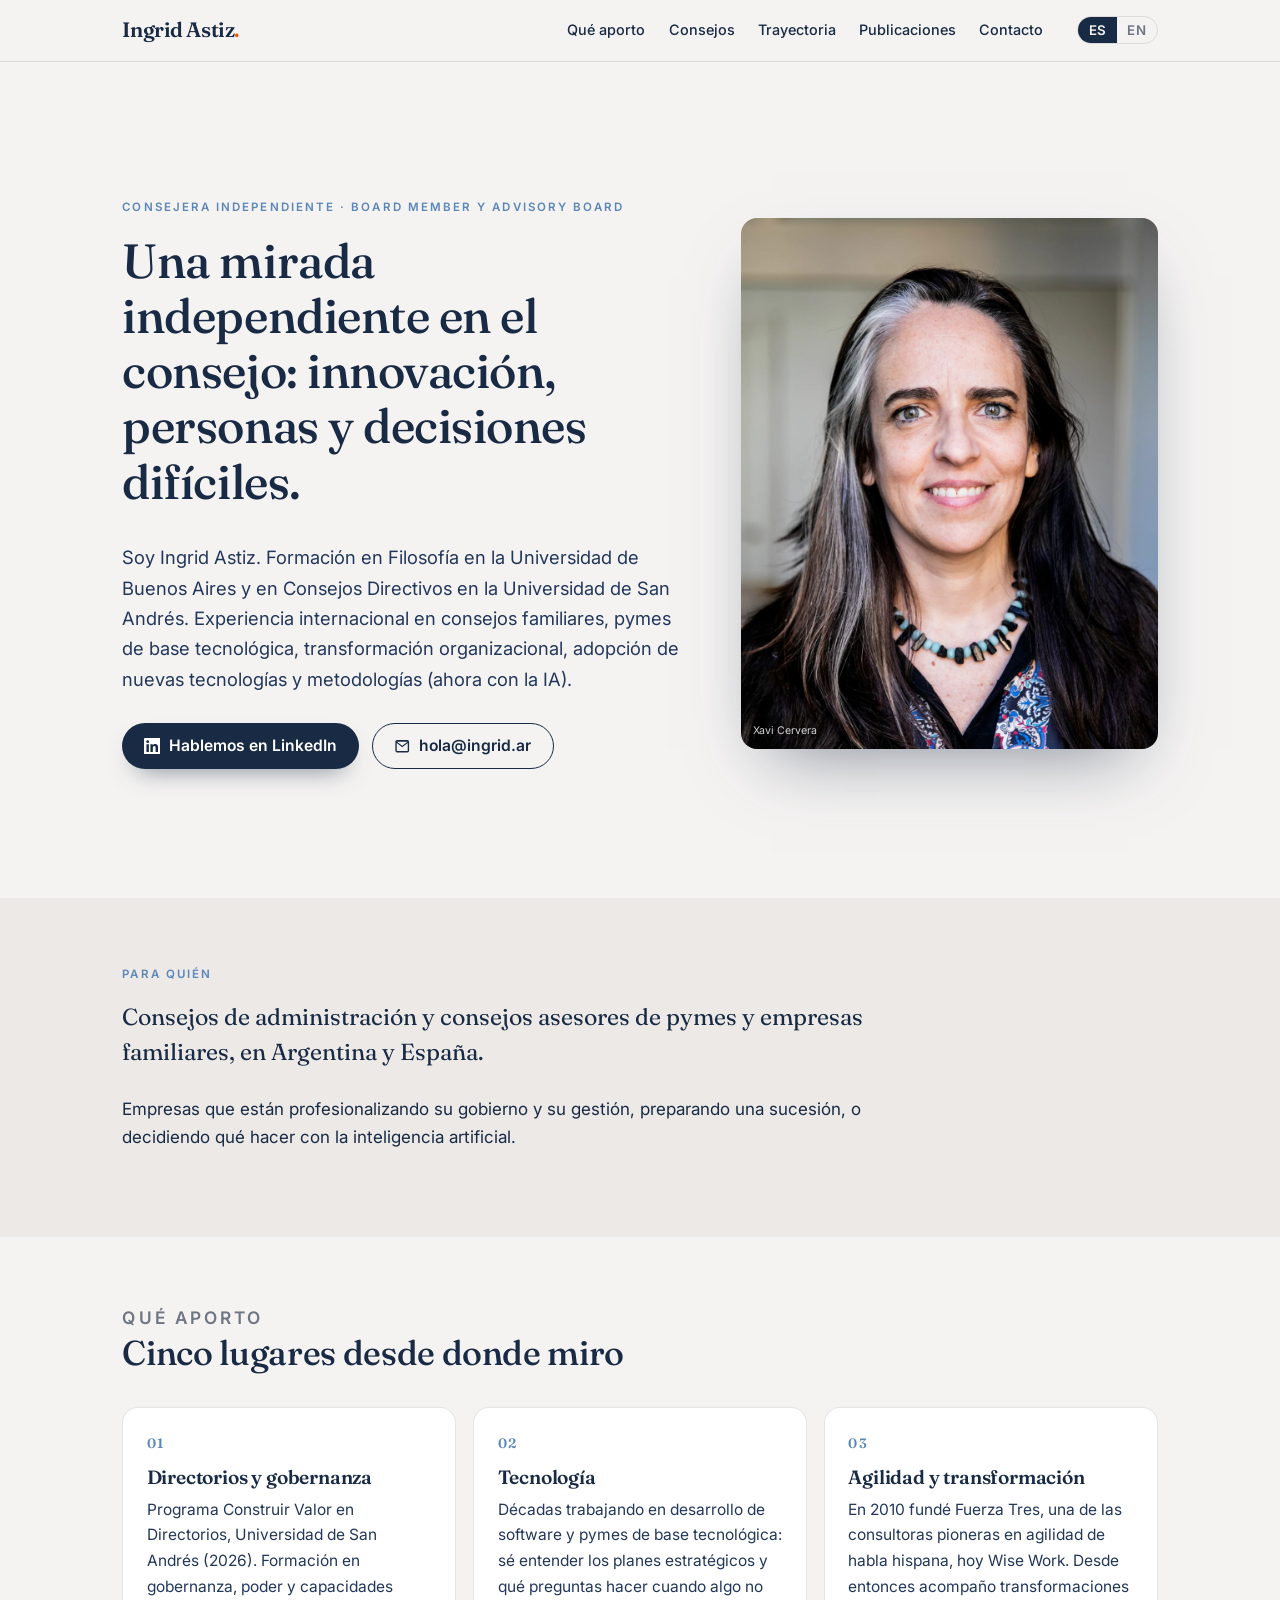
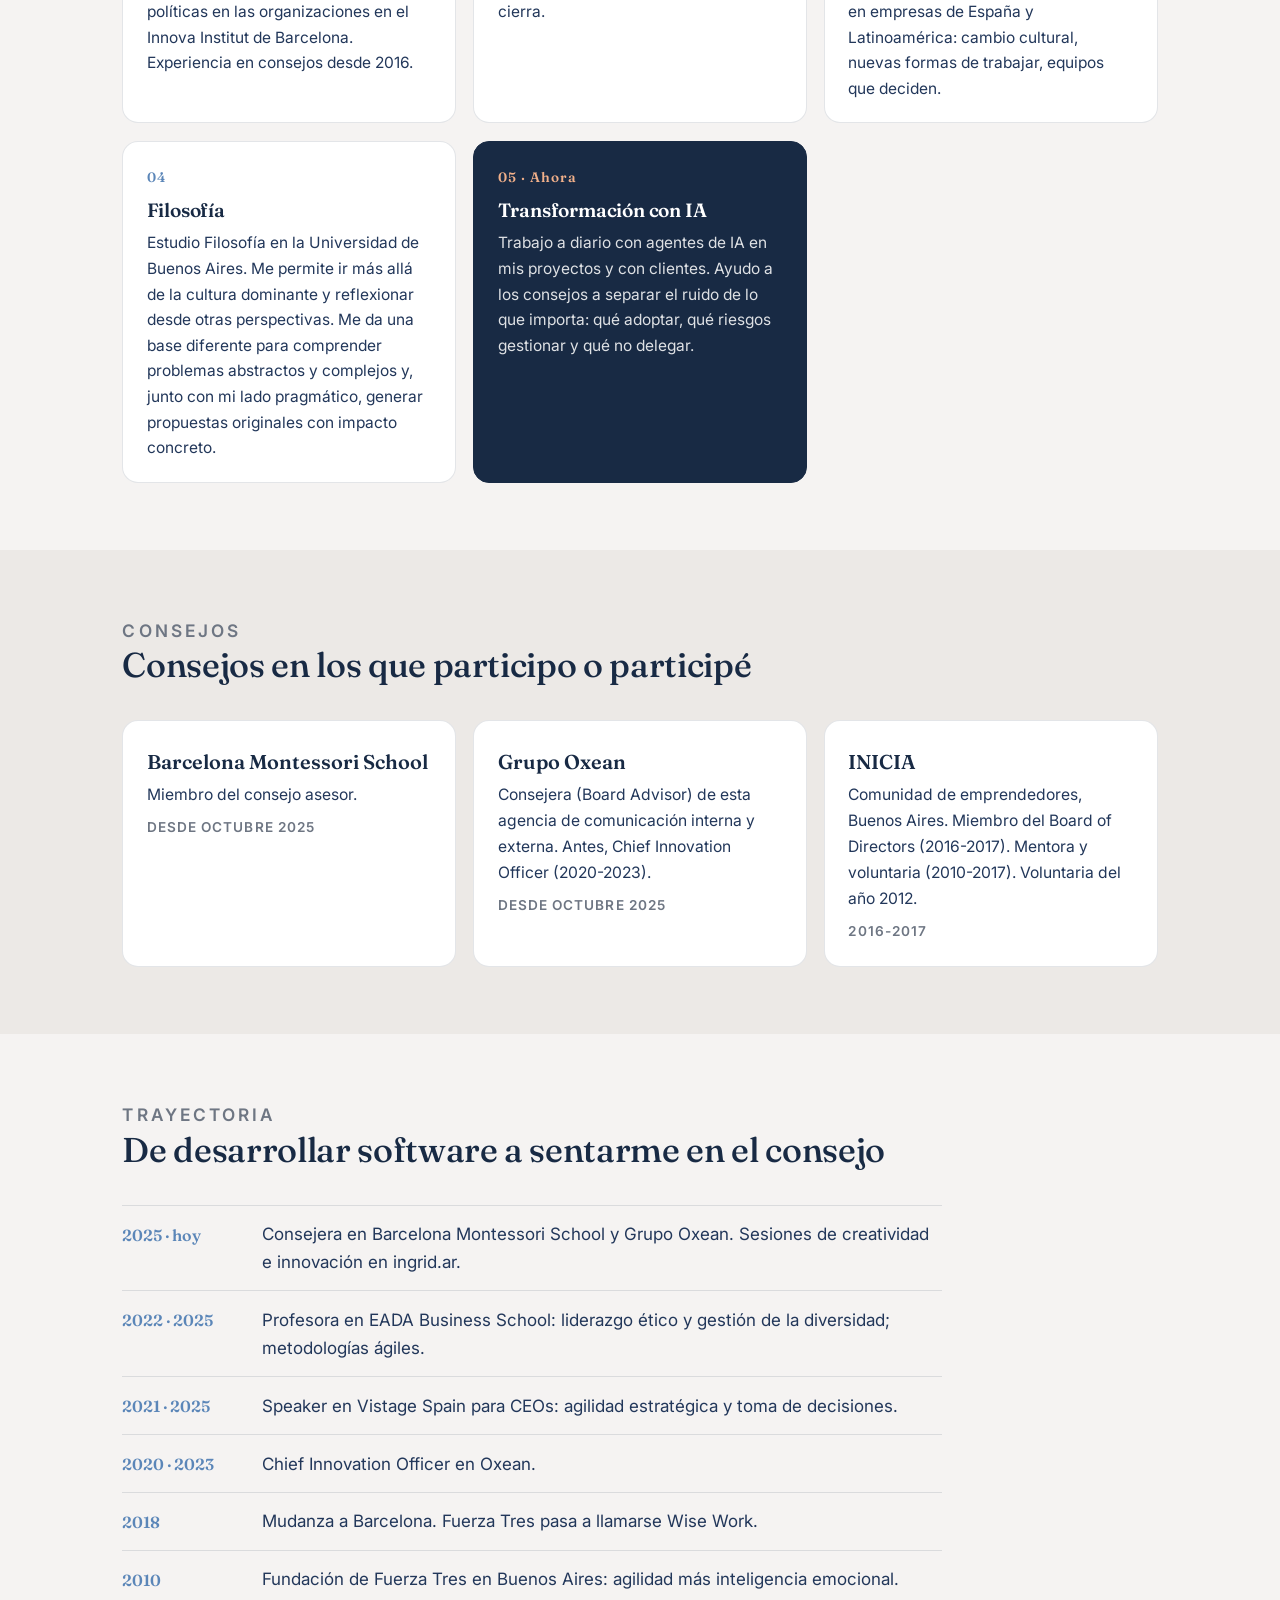
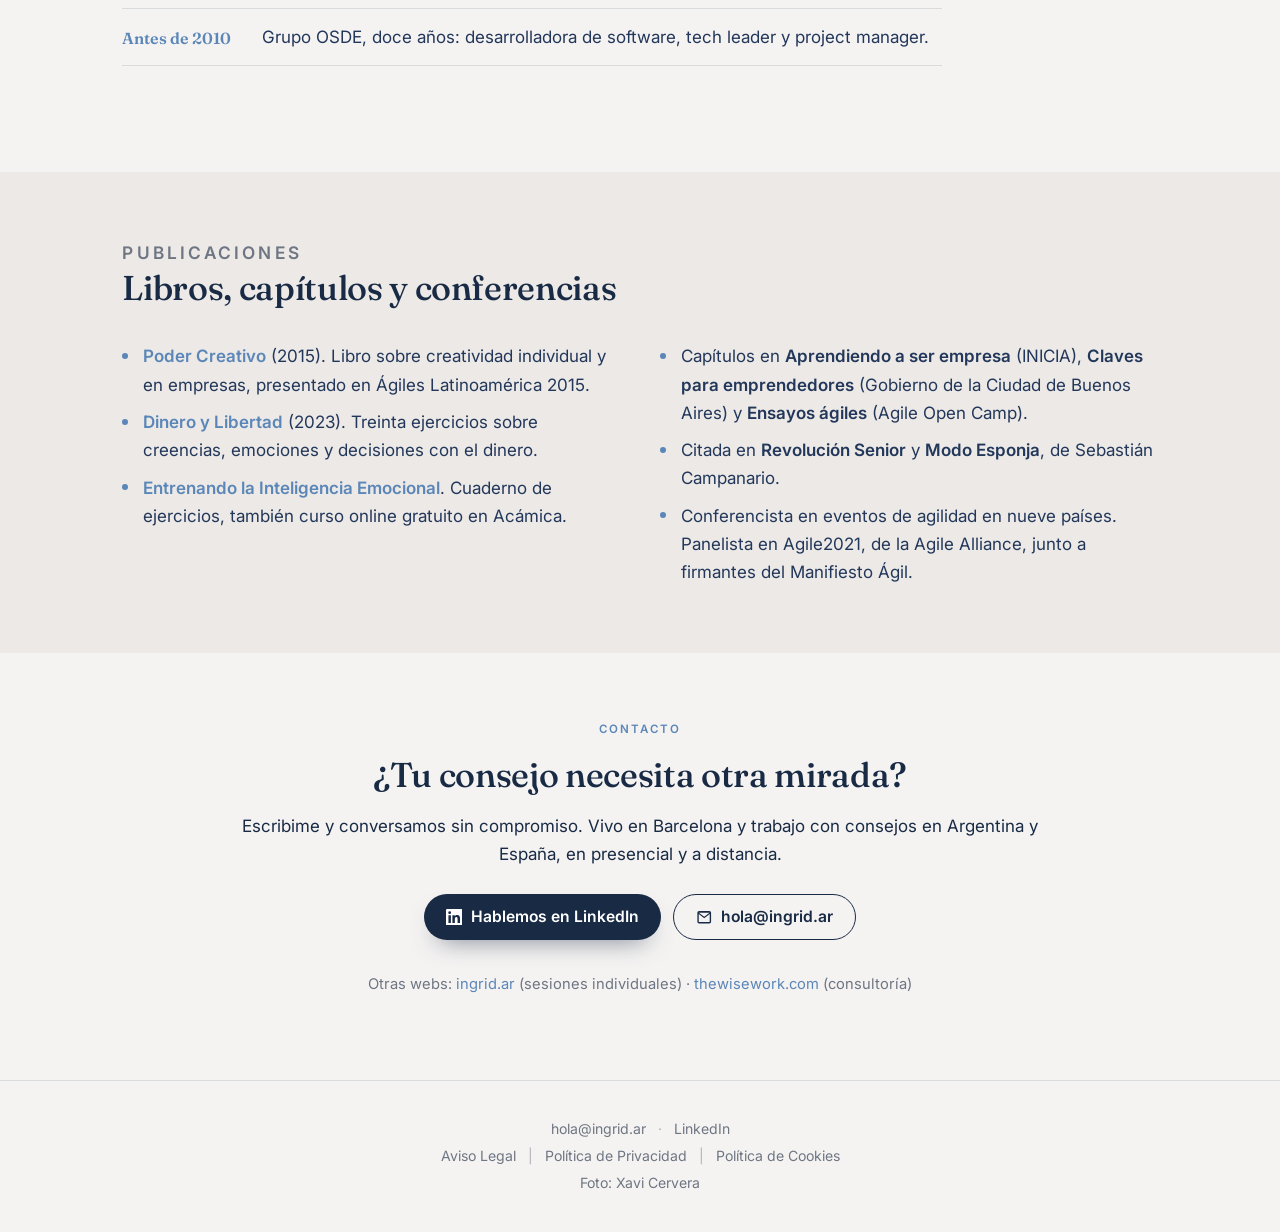
==== commit f9cf57d8: "Quitar sección Formación y su enlace del menú Co-Authored-By: Claude Fable 5.1 <noreply@anthropic.co" ====
--- a/index.html
+++ b/index.html
@@ -51,7 +51,6 @@
       <a href="#aporto"><span class="es">Qué aporto</span><span class="en">What I bring</span></a>
       <a href="#consejos"><span class="es">Consejos</span><span class="en">Boards</span></a>
       <a href="#trayectoria"><span class="es">Trayectoria</span><span class="en">Track record</span></a>
-      <a href="#formacion"><span class="es">Formación</span><span class="en">Education</span></a>
       <a href="#publicaciones"><span class="es">Publicaciones</span><span class="en">Publications</span></a>
       <a href="#contacto"><span class="es">Contacto</span><span class="en">Contact</span></a>
     </div>
@@ -214,38 +213,8 @@
   </div>
 </section>
 
-<section class="sec alt" id="formacion">
-  <div class="wrap">
-    <div class="sec-head">
-      <p class="eyebrow"><span class="es">Formación</span><span class="en">Education</span></p>
-      <h2><span class="es">Lo que sigo estudiando</span><span class="en">What I keep studying</span></h2>
-    </div>
-    <ul class="clean cols-2 es">
-      <li><strong>Construir Valor en Directorios</strong>, Universidad de San Andrés, 2026.</li>
-      <li><strong>Filosofía</strong>, Universidad de Buenos Aires, en curso.</li>
-      <li><strong>Innova Institut, Barcelona:</strong> Gobernanza en la organización madura (2026); Capacidades políticas en las organizaciones (2025); LIP, Liderazgo, Innovación y Poder (2024 y 2025); Supervisión para consultores en desarrollo organizativo (2024-2026).</li>
-      <li><strong>Organizational Strategy with Generative AI and AI Agents</strong>, Vanderbilt University, 2026.</li>
-      <li><strong>Conscious Business Coach</strong>, Conscious Business Center International, 2020.</li>
-      <li><strong>MBA en Social Business</strong>, The Social Circle, 2020-2022.</li>
-      <li><strong>ICAgile Certified Professional</strong>, Agility in HR, 2021. Management 3.0, 2018. Certified Scrum Master, 2009.</li>
-      <li><strong>Agente de Igualdad</strong>, planes de igualdad en empresas, 2024.</li>
-      <li><strong>Idiomas:</strong> castellano e italiano nativos, inglés profesional, catalán básico.</li>
-    </ul>
-    <ul class="clean cols-2 en">
-      <li><strong>Building Value in Boards</strong>, Universidad de San Andrés, 2026.</li>
-      <li><strong>Philosophy</strong>, University of Buenos Aires, in progress.</li>
-      <li><strong>Innova Institut, Barcelona:</strong> Governance in the mature organisation (2026); Political capabilities in organisations (2025); LIP, Leadership, Innovation and Power (2024 and 2025); Supervision for consultants in organisational development (2024-2026).</li>
-      <li><strong>Organizational Strategy with Generative AI and AI Agents</strong>, Vanderbilt University, 2026.</li>
-      <li><strong>Conscious Business Coach</strong>, Conscious Business Center International, 2020.</li>
-      <li><strong>MBA in Social Business</strong>, The Social Circle, 2020-2022.</li>
-      <li><strong>ICAgile Certified Professional</strong>, Agility in HR, 2021. Management 3.0, 2018. Certified Scrum Master, 2009.</li>
-      <li><strong>Equality Agent</strong>, equality plans in companies (Spain), 2024.</li>
-      <li><strong>Languages:</strong> native Spanish and Italian, professional English, basic Catalan.</li>
-    </ul>
-  </div>
-</section>
-
-<section class="sec" id="publicaciones">
+
+<section class="sec alt" id="publicaciones">
   <div class="wrap">
     <div class="sec-head">
       <p class="eyebrow"><span class="es">Publicaciones</span><span class="en">Publications</span></p>
@@ -270,7 +239,7 @@
   </div>
 </section>
 
-<section class="sec alt contact" id="contacto">
+<section class="sec contact" id="contacto">
   <div class="wrap">
     <div class="text">
       <p class="eyebrow"><span class="es">Contacto</span><span class="en">Contact</span></p>
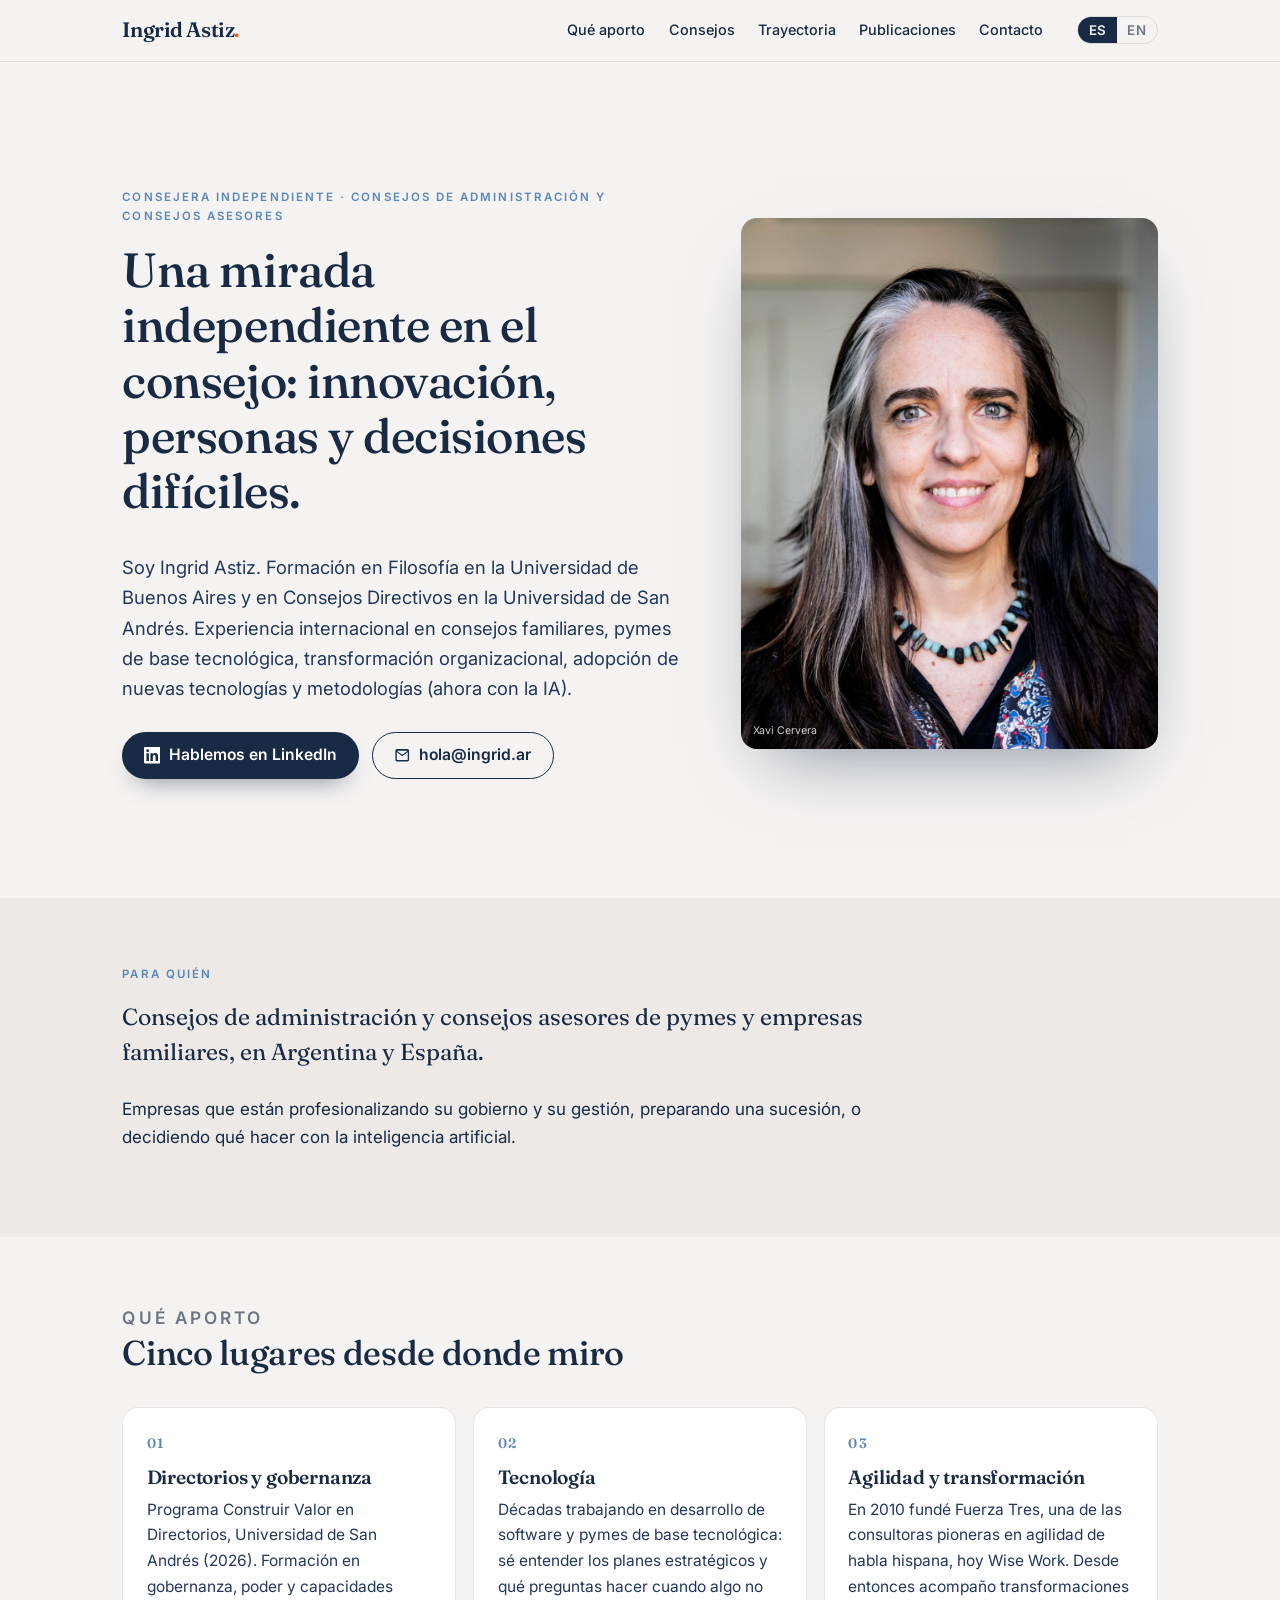
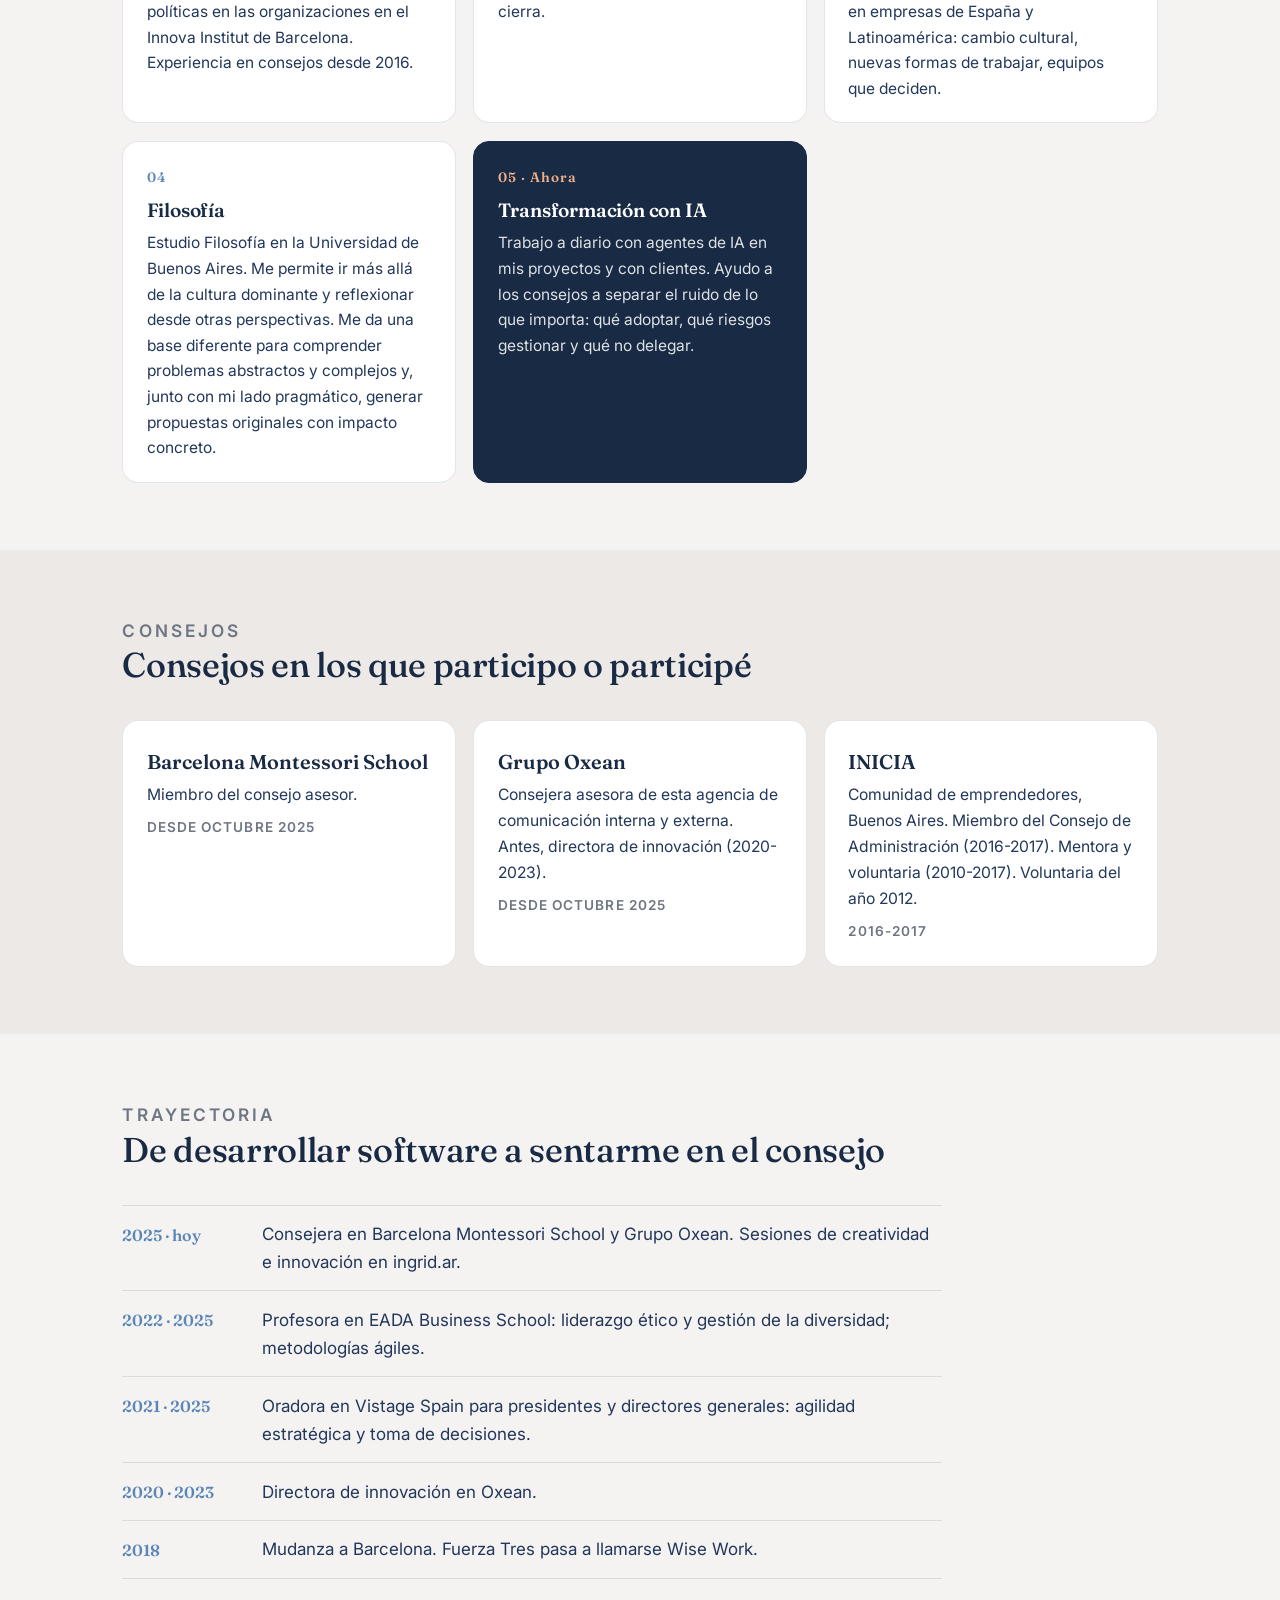
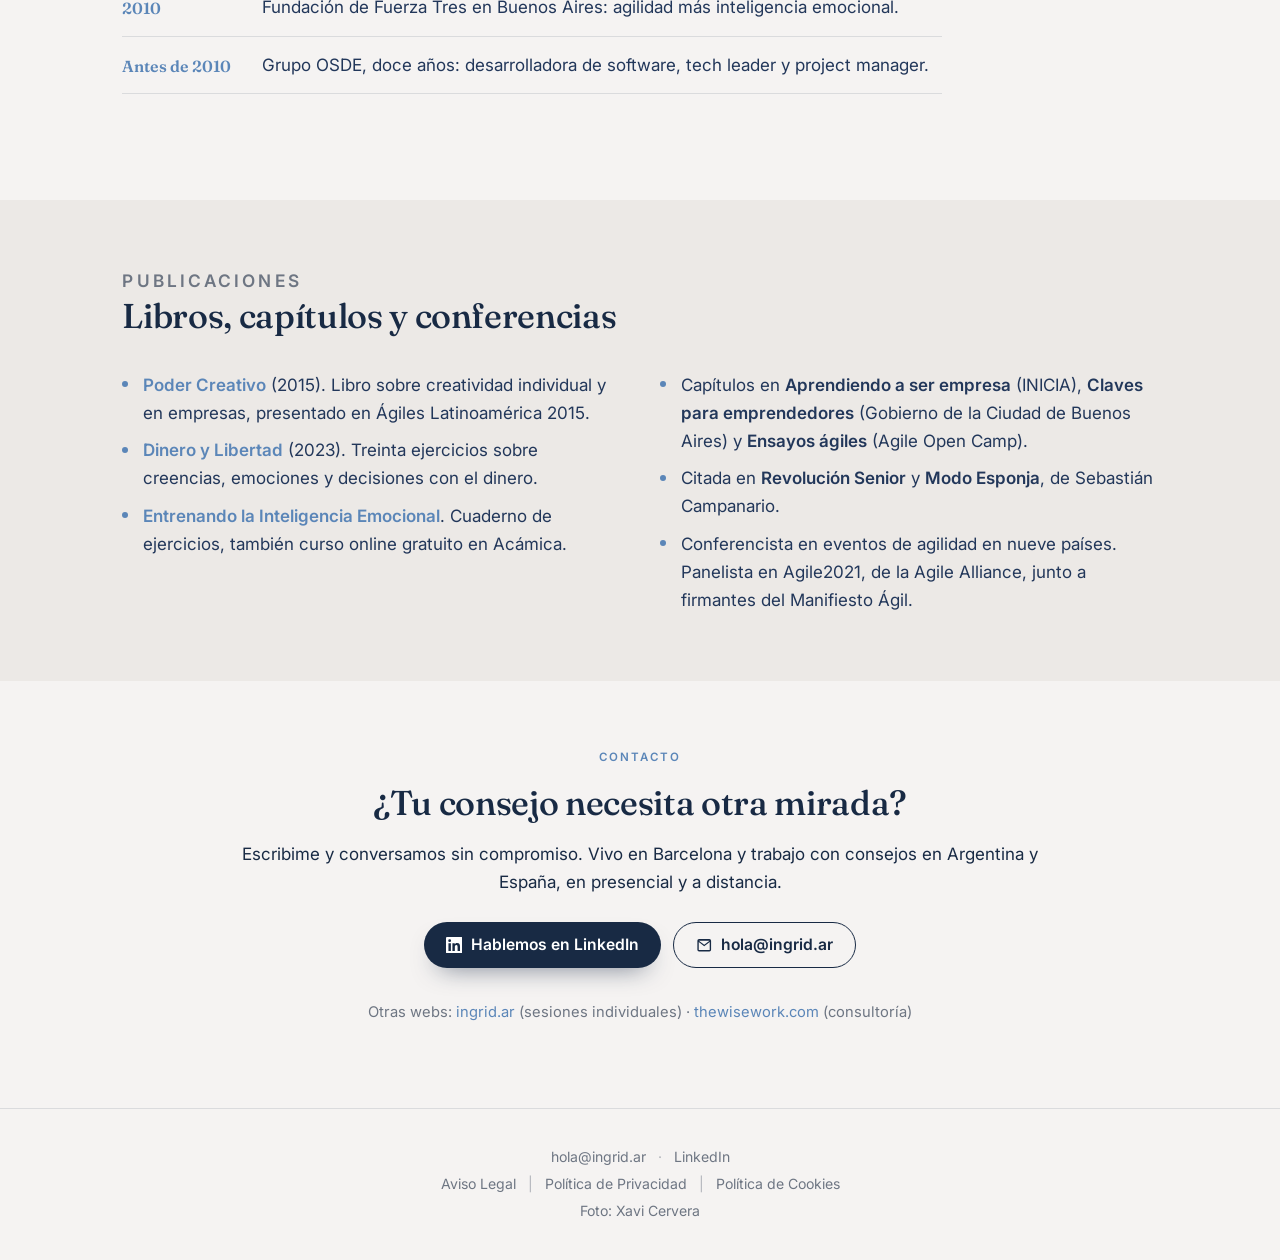
==== commit 4c75f869: "Castellano sin mezcla de inglés; imagen para redes en castellano Co-Authored-By: Claude Sonnet 5.5 <" ====
--- a/index.html
+++ b/index.html
@@ -3,12 +3,12 @@
 <head>
 <meta charset="utf-8">
 <meta name="viewport" content="width=device-width, initial-scale=1">
-<title>Ingrid Astiz · Board Member y Consejera independiente</title>
+<title>Ingrid Astiz · Consejera independiente</title>
 <meta name="description" content="Consejera independiente para consejos de administración y consejos asesores de pymes y empresas familiares. Innovación, filosofía, agilidad y transformación con IA. Argentina y España.">
 <link rel="canonical" href="https://ingridastiz.com/">
 <meta property="og:type" content="website">
 <meta property="og:site_name" content="Ingrid Astiz">
-<meta property="og:title" content="Ingrid Astiz · Board Member y Consejera independiente">
+<meta property="og:title" content="Ingrid Astiz · Consejera independiente">
 <meta property="og:description" content="Una mirada independiente en el consejo: innovación, personas y decisiones difíciles.">
 <meta property="og:url" content="https://ingridastiz.com/">
 <meta property="og:image" content="https://ingridastiz.com/assets/og.jpg">
@@ -62,7 +62,7 @@
 
 <section class="hero" id="top">
   <div class="hero-text">
-    <p class="eyebrow"><span class="es">Consejera independiente · Board Member y Advisory Board</span><span class="en">Independent board member · Board and advisory roles</span></p>
+    <p class="eyebrow"><span class="es">Consejera independiente · Consejos de administración y consejos asesores</span><span class="en">Independent board member · Board and advisory roles</span></p>
     <h1>
       <span class="es">Una mirada independiente en el consejo: innovación, personas y decisiones difíciles.</span>
       <span class="en">An independent voice in the boardroom: innovation, people and hard decisions.</span>
@@ -170,7 +170,7 @@
       <article class="board">
         <p class="org">Grupo Oxean</p>
         <p class="role">
-          <span class="es">Consejera (Board Advisor) de esta agencia de comunicación interna y externa. Antes, Chief Innovation Officer (2020-2023).</span>
+          <span class="es">Consejera asesora de esta agencia de comunicación interna y externa. Antes, directora de innovación (2020-2023).</span>
           <span class="en">Board Advisor to this internal and external communication agency. Previously Chief Innovation Officer (2020-2023).</span>
         </p>
         <p class="when"><span class="es">Desde octubre 2025</span><span class="en">Since October 2025</span></p>
@@ -178,7 +178,7 @@
       <article class="board">
         <p class="org">INICIA</p>
         <p class="role">
-          <span class="es">Comunidad de emprendedores, Buenos Aires. Miembro del Board of Directors (2016-2017). Mentora y voluntaria (2010-2017). Voluntaria del año 2012.</span>
+          <span class="es">Comunidad de emprendedores, Buenos Aires. Miembro del Consejo de Administración (2016-2017). Mentora y voluntaria (2010-2017). Voluntaria del año 2012.</span>
           <span class="en">Entrepreneurs' community, Buenos Aires. Board of Directors member (2016-2017). Mentor and volunteer (2010-2017). Volunteer of the Year 2012.</span>
         </p>
         <p class="when">2016-2017</p>
@@ -199,9 +199,9 @@
       <li><span class="yr">2022 · 2025</span>
         <p class="what"><span class="es">Profesora en EADA Business School: liderazgo ético y gestión de la diversidad; metodologías ágiles.</span><span class="en">Professor at EADA Business School: ethical leadership and diversity management; agile methodologies.</span></p></li>
       <li><span class="yr">2021 · 2025</span>
-        <p class="what"><span class="es">Speaker en Vistage Spain para CEOs: agilidad estratégica y toma de decisiones.</span><span class="en">Speaker at Vistage Spain for CEOs: strategic agility and decision-making.</span></p></li>
+        <p class="what"><span class="es">Oradora en Vistage Spain para presidentes y directores generales: agilidad estratégica y toma de decisiones.</span><span class="en">Speaker at Vistage Spain for CEOs: strategic agility and decision-making.</span></p></li>
       <li><span class="yr">2020 · 2023</span>
-        <p class="what"><span class="es">Chief Innovation Officer en Oxean.</span><span class="en">Chief Innovation Officer at Oxean.</span></p></li>
+        <p class="what"><span class="es">Directora de innovación en Oxean.</span><span class="en">Chief Innovation Officer at Oxean.</span></p></li>
       <li><span class="yr">2018</span>
         <p class="what"><span class="es">Mudanza a Barcelona. Fuerza Tres pasa a llamarse Wise Work.</span><span class="en">Move to Barcelona. Fuerza Tres becomes Wise Work.</span></p></li>
       <li><span class="yr">2010</span>
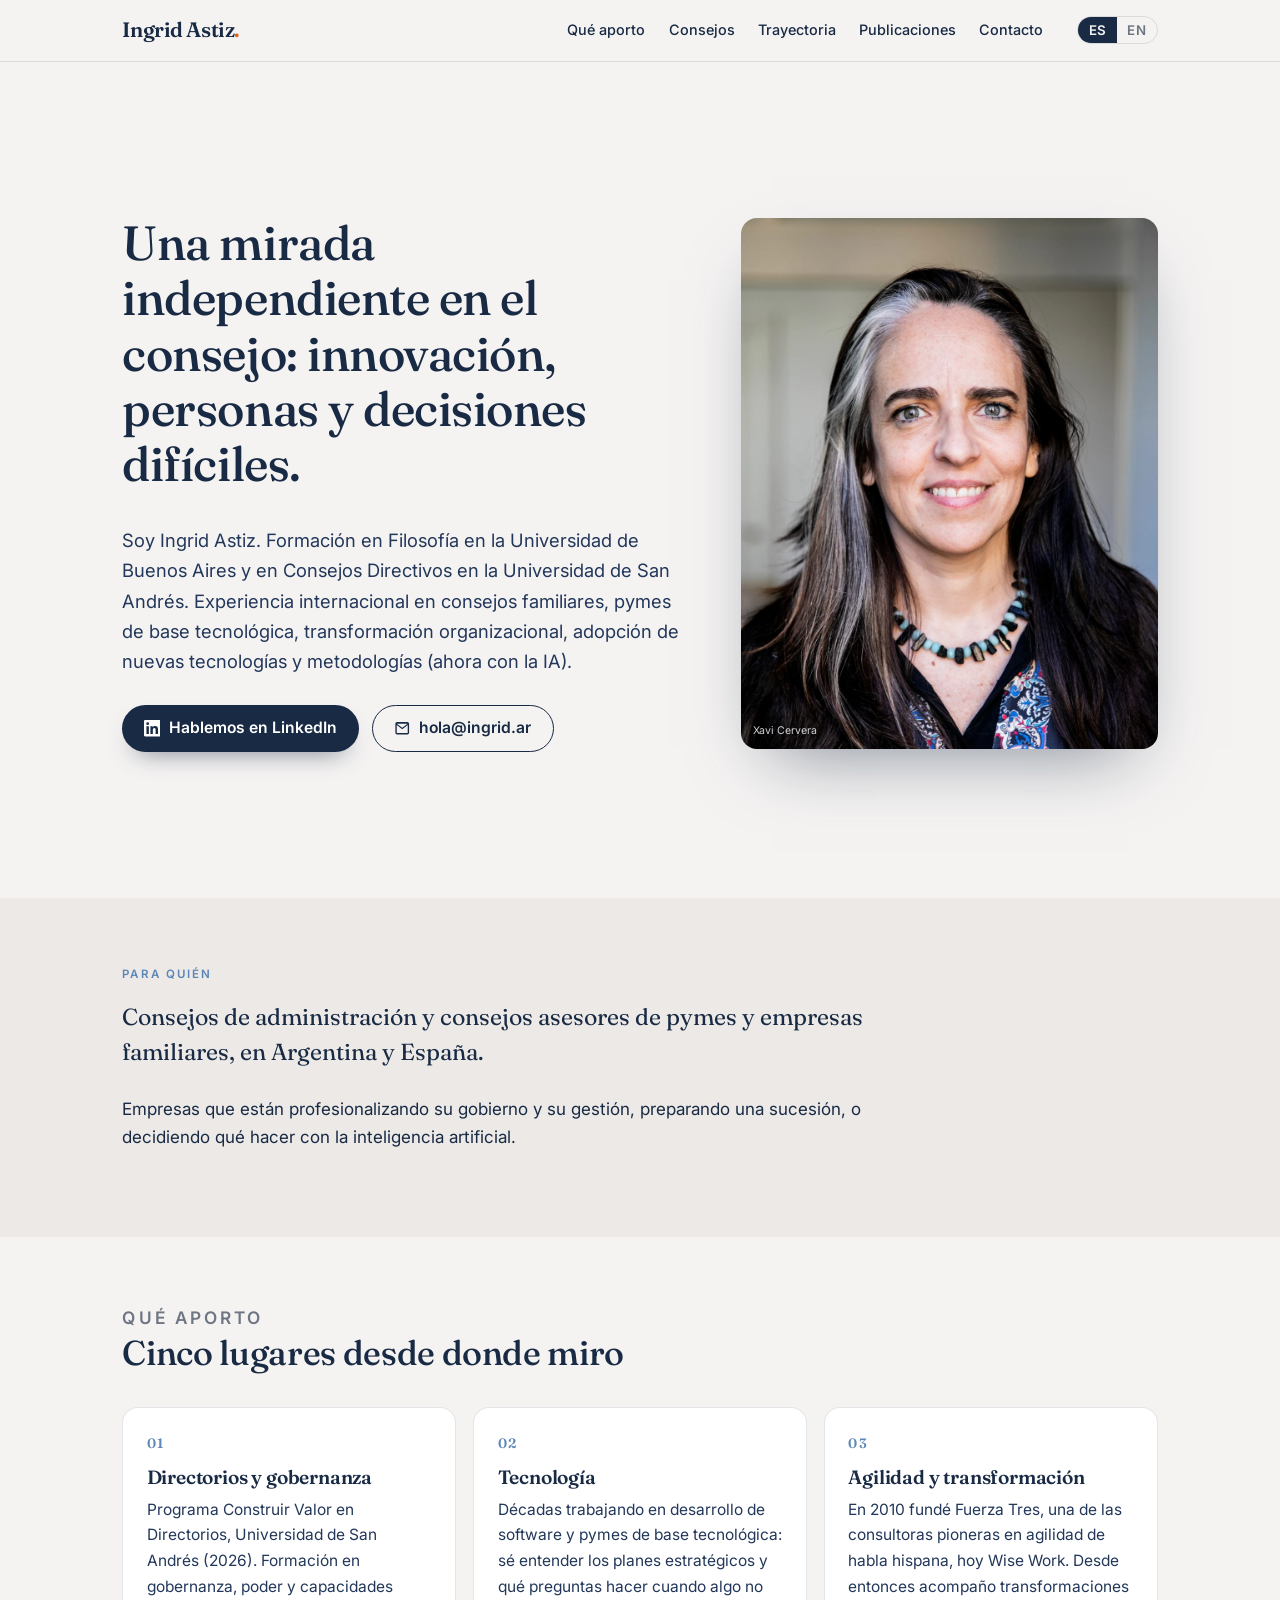
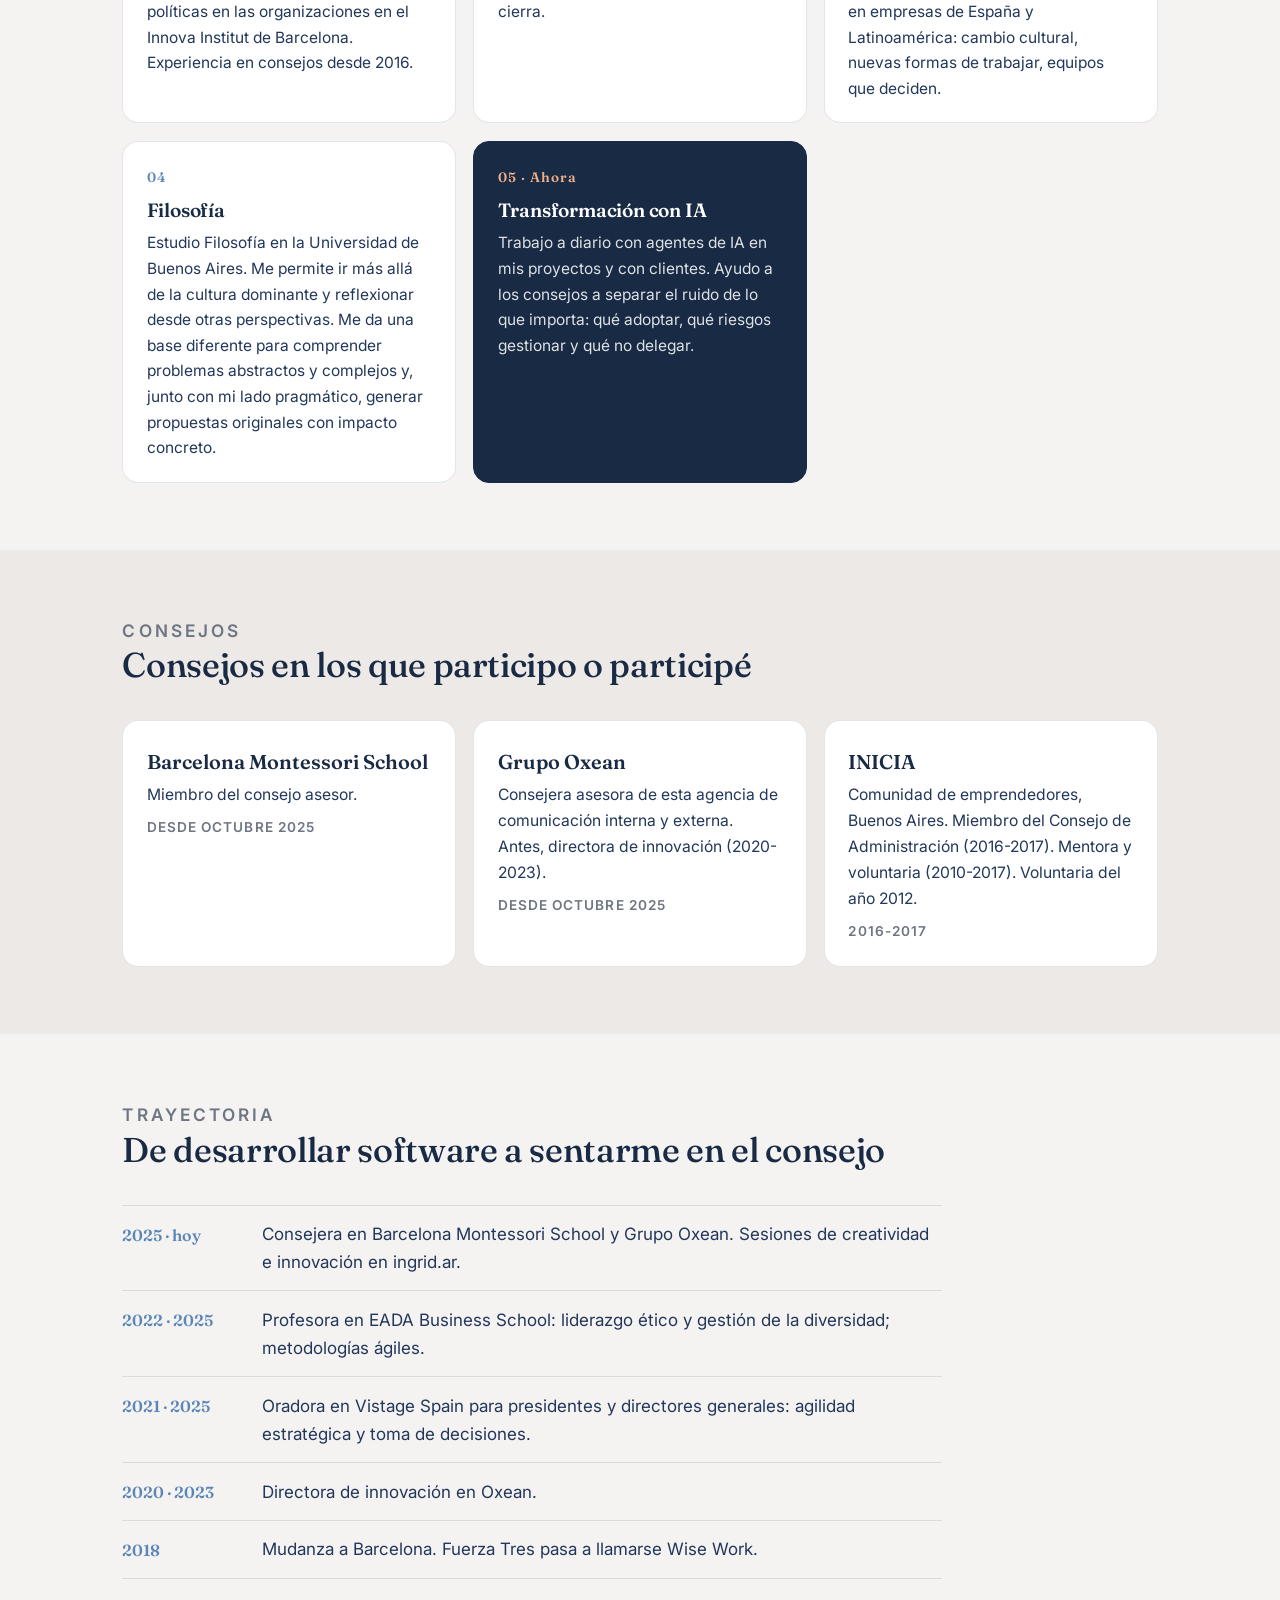
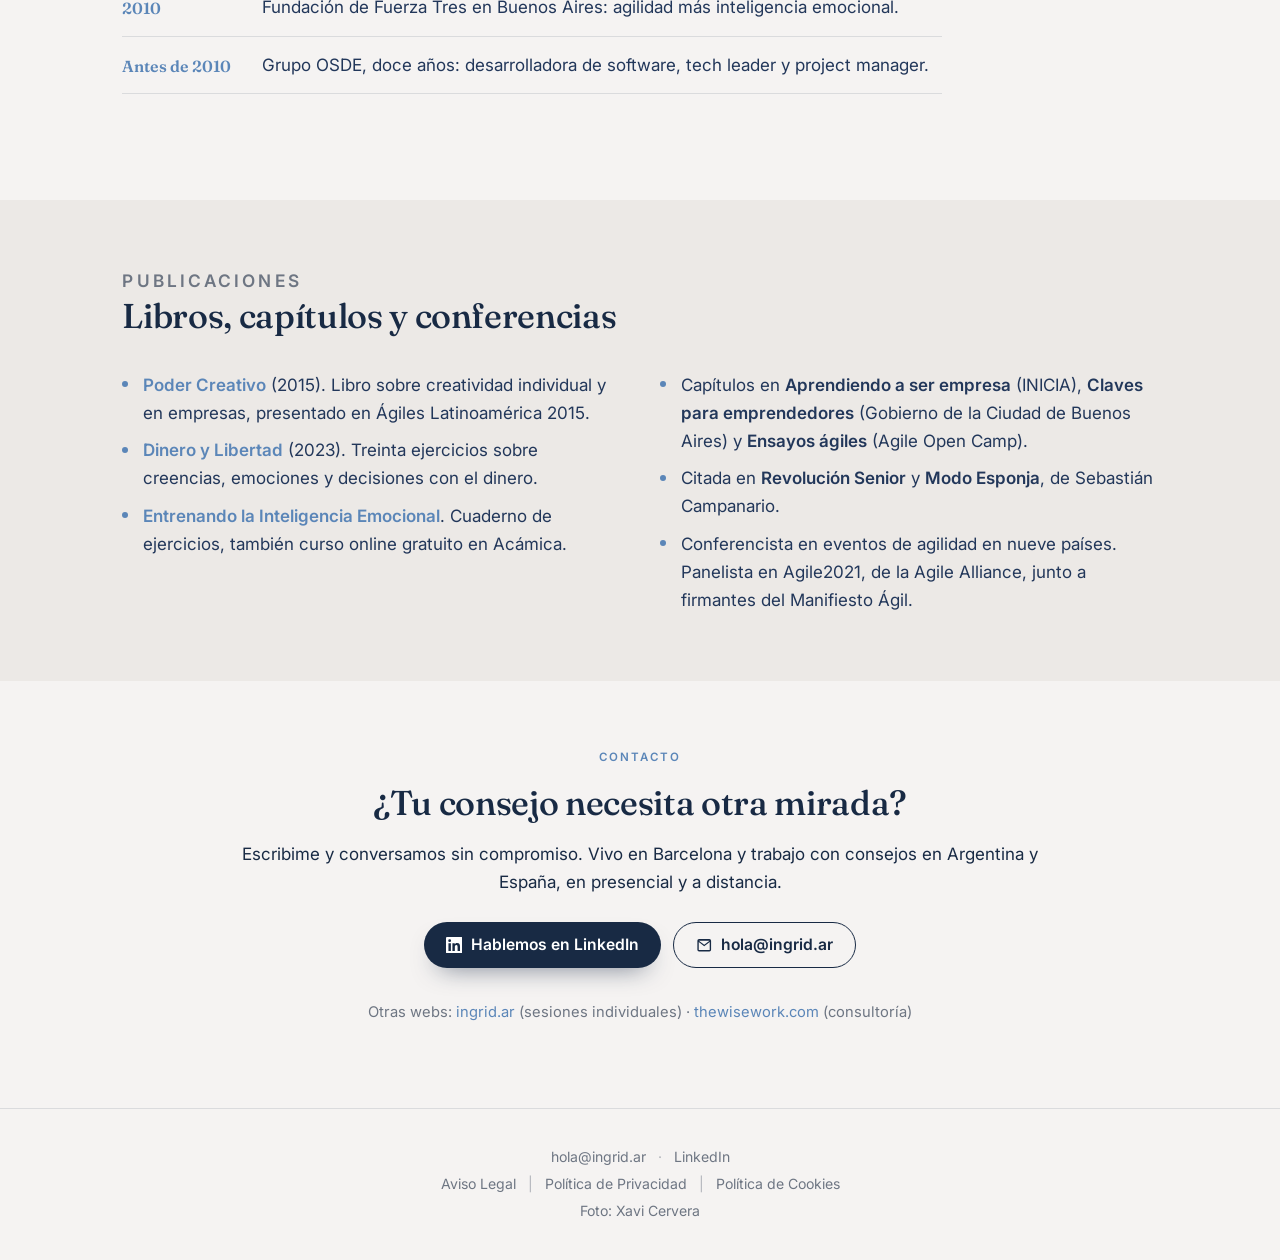
==== commit aa4ab070: "Hero: sin etiqueta superior; título en inglés 'in the board' Co-Authored-By: Claude Sonnet 5.5 <nore" ====
--- a/index.html
+++ b/index.html
@@ -4,17 +4,17 @@
 <meta charset="utf-8">
 <meta name="viewport" content="width=device-width, initial-scale=1">
 <title>Ingrid Astiz · Consejera independiente</title>
-<meta name="description" content="Consejera independiente para consejos de administración y consejos asesores de pymes y empresas familiares. Innovación, filosofía, agilidad y transformación con IA. Argentina y España.">
 <link rel="canonical" href="https://ingridastiz.com/">
 <meta property="og:type" content="website">
 <meta property="og:site_name" content="Ingrid Astiz">
-<meta property="og:title" content="Ingrid Astiz · Consejera independiente">
-<meta property="og:description" content="Una mirada independiente en el consejo: innovación, personas y decisiones difíciles.">
+<meta property="og:title" content="Board Member | Consejera independiente">
 <meta property="og:url" content="https://ingridastiz.com/">
 <meta property="og:image" content="https://ingridastiz.com/assets/og.jpg">
 <meta property="og:image:width" content="1200">
 <meta property="og:image:height" content="630">
+<meta property="og:image:alt" content="Siete piedras en círculo, seis azul oscuro y una naranja">
 <meta name="twitter:card" content="summary_large_image">
+<meta name="twitter:title" content="Board Member | Consejera independiente">
 <link rel="icon" href="data:image/svg+xml,%3Csvg xmlns='http://www.w3.org/2000/svg' viewBox='0 0 64 64'%3E%3Crect width='64' height='64' rx='14' fill='%23182A44'/%3E%3Ctext x='32' y='44' font-family='Georgia,serif' font-size='36' font-weight='600' fill='%23F5F3F2' text-anchor='middle'%3EI%3C/text%3E%3Ccircle cx='47' cy='41' r='4' fill='%23E8590C'/%3E%3C/svg%3E">
 <link rel="preconnect" href="https://fonts.googleapis.com">
 <link rel="preconnect" href="https://fonts.gstatic.com" crossorigin>
@@ -62,10 +62,9 @@
 
 <section class="hero" id="top">
   <div class="hero-text">
-    <p class="eyebrow"><span class="es">Consejera independiente · Consejos de administración y consejos asesores</span><span class="en">Independent board member · Board and advisory roles</span></p>
     <h1>
       <span class="es">Una mirada independiente en el consejo: innovación, personas y decisiones difíciles.</span>
-      <span class="en">An independent voice in the boardroom: innovation, people and hard decisions.</span>
+      <span class="en">An independent voice in the board: innovation, people and hard decisions.</span>
     </h1>
     <p class="lead">
       <span class="es">Soy Ingrid Astiz. Formación en Filosofía en la Universidad de Buenos Aires y en Consejos Directivos en la Universidad de San Andrés. Experiencia internacional en consejos familiares, pymes de base tecnológica, transformación organizacional, adopción de nuevas tecnologías y metodologías (ahora con la IA).</span>
